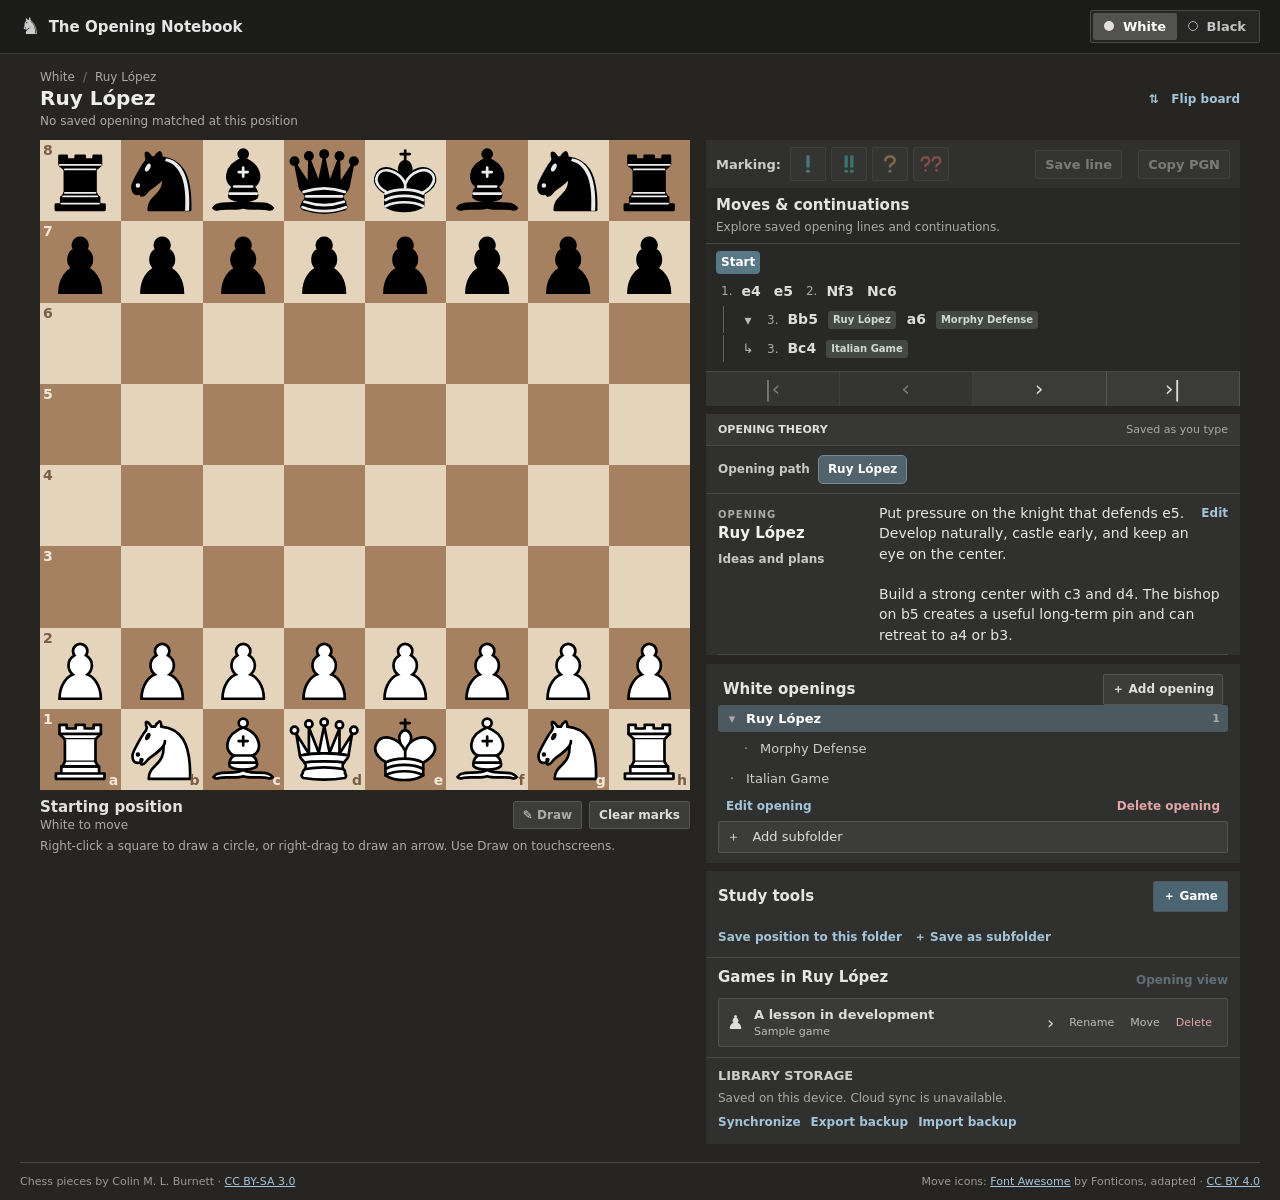
==== github-website/index.html @ 8f4fd31b "Allow game renaming and start at initial position" ====
<!doctype html><html lang="en"><head><meta charset="utf-8"><meta name="viewport" content="width=device-width, initial-scale=1"><meta name="theme-color" content="#252b29"><title>The Opening Notebook</title><link rel="stylesheet" href="style.css?v=pieces-5"><link rel="stylesheet" href="study-notes.css?v=notes-15"><link rel="stylesheet" href="move-tree-view.css?v=icons-17"><link rel="stylesheet" href="study-layout.css?v=marks-4"><link rel="stylesheet" href="interface.css?v=board-22"></head>
<body><header class="site-header"><div class="brand"><span class="brand-mark">♞</span><div><strong>The Opening Notebook</strong><small>YOUR CHESS STUDY</small></div></div><div class="header-side"><span>REPERTOIRE</span><div class="side-toggle" aria-label="Choose repertoire"><button id="sideWhite" aria-pressed="true"><span class="side-disc white"></span> White</button><button id="sideBlack" aria-pressed="false"><span class="side-disc black"></span> Black</button></div></div></header>
<main class="app-layout">
<section class="study-main"><div class="study-heading"><div><div class="eyebrow">STUDY BOARD</div><div id="breadcrumbs" class="breadcrumbs"></div><h1 id="boardTitle"></h1><p id="openingStatus" class="opening-status"></p><div id="storageWarning" class="storage-warning" role="alert" hidden><span id="storageWarningText"></span> <button id="downloadOriginal" type="button" class="text-button" hidden>Download original library</button> <button id="downloadOriginalMarks" type="button" class="text-button" hidden>Download original markings</button></div></div><button id="flip" class="text-button" title="Flip board without changing repertoire">⇅ &nbsp; Flip board</button></div><div class="study-grid"><div class="board-column"><div id="boardResultTop" class="board-result-side" hidden></div><div class="board-wrap"><div id="board" class="board" aria-label="Chess board"></div></div><div id="boardResultBottom" class="board-result-side" hidden></div><div class="board-bottom"><div><strong id="positionLabel"></strong><span id="positionSub"></span></div><div class="board-actions"><button id="drawMode" class="tool-button" aria-pressed="false">✎ <span>Draw</span></button><button id="clearMarks" class="tool-button">Clear marks</button></div></div><p class="board-hint">Right-click a square to draw a circle, or right-drag to draw an arrow. Use Draw on touchscreens.</p></div>
<section class="move-explorer" aria-label="Moves and variations"><div class="move-explorer-tools"><div id="moveSymbolControl" class="move-symbol-control" role="group" aria-label="Mark this move"><span>Marking:</span><button type="button" class="mark-symbol symbol-only" data-move-symbol="!" aria-label="Only move" title="Only move" aria-pressed="false" disabled><svg viewBox="0 0 512 512" aria-hidden="true"><!--! Font Awesome Free 6.7.2 by @fontawesome - https://fontawesome.com License - https://fontawesome.com/license/free (Icons: CC BY 4.0, Fonts: SIL OFL 1.1, Code: MIT License) Copyright 2024 Fonticons, Inc. --><path fill="currentColor" transform="translate(176 26) scale(1.25 0.9)" d="M96 64c0-17.7-14.3-32-32-32S32 46.3 32 64l0 256c0 17.7 14.3 32 32 32s32-14.3 32-32L96 64zM64 480a40 40 0 1 0 0-80 40 40 0 1 0 0 80z"/></svg></button><button type="button" class="mark-symbol symbol-brilliant" data-move-symbol="!!" aria-label="Brilliant move" title="Brilliant move" aria-pressed="false" disabled><svg viewBox="0 0 512 512" aria-hidden="true"><!--! Font Awesome Free 6.7.2 by @fontawesome - https://fontawesome.com License - https://fontawesome.com/license/free (Icons: CC BY 4.0, Fonts: SIL OFL 1.1, Code: MIT License) Copyright 2024 Fonticons, Inc. --><path fill="currentColor" transform="translate(110 26) scale(1.25 0.9)" d="M96 64c0-17.7-14.3-32-32-32S32 46.3 32 64l0 256c0 17.7 14.3 32 32 32s32-14.3 32-32L96 64zM64 480a40 40 0 1 0 0-80 40 40 0 1 0 0 80z"/><path fill="currentColor" transform="translate(242 26) scale(1.25 0.9)" d="M96 64c0-17.7-14.3-32-32-32S32 46.3 32 64l0 256c0 17.7 14.3 32 32 32s32-14.3 32-32L96 64zM64 480a40 40 0 1 0 0-80 40 40 0 1 0 0 80z"/></svg></button><button type="button" class="mark-symbol symbol-question" data-move-symbol="?" aria-label="Mistake" title="Mistake" aria-pressed="false" disabled><svg viewBox="0 0 512 512" aria-hidden="true"><!--! Font Awesome Free 6.7.2 by @fontawesome - https://fontawesome.com License - https://fontawesome.com/license/free (Icons: CC BY 4.0, Fonts: SIL OFL 1.1, Code: MIT License) Copyright 2024 Fonticons, Inc. --><path fill="currentColor" transform="translate(104 26) scale(0.95 0.9)" d="M80 160c0-35.3 28.7-64 64-64l32 0c35.3 0 64 28.7 64 64l0 3.6c0 21.8-11.1 42.1-29.4 53.8l-42.2 27.1c-25.2 16.2-40.4 44.1-40.4 74l0 1.4c0 17.7 14.3 32 32 32s32-14.3 32-32l0-1.4c0-8.2 4.2-15.8 11-20.2l42.2-27.1c36.6-23.6 58.8-64.1 58.8-107.7l0-3.6c0-70.7-57.3-128-128-128l-32 0C73.3 32 16 89.3 16 160c0 17.7 14.3 32 32 32s32-14.3 32-32zm80 320a40 40 0 1 0 0-80 40 40 0 1 0 0 80z"/></svg></button><button type="button" class="mark-symbol symbol-blunder" data-move-symbol="??" aria-label="Blunder" title="Blunder" aria-pressed="false" disabled><svg viewBox="0 0 512 512" aria-hidden="true"><!--! Font Awesome Free 6.7.2 by @fontawesome - https://fontawesome.com License - https://fontawesome.com/license/free (Icons: CC BY 4.0, Fonts: SIL OFL 1.1, Code: MIT License) Copyright 2024 Fonticons, Inc. --><path fill="currentColor" transform="translate(0 51.2) scale(0.8 0.8)" d="M80 160c0-35.3 28.7-64 64-64l32 0c35.3 0 64 28.7 64 64l0 3.6c0 21.8-11.1 42.1-29.4 53.8l-42.2 27.1c-25.2 16.2-40.4 44.1-40.4 74l0 1.4c0 17.7 14.3 32 32 32s32-14.3 32-32l0-1.4c0-8.2 4.2-15.8 11-20.2l42.2-27.1c36.6-23.6 58.8-64.1 58.8-107.7l0-3.6c0-70.7-57.3-128-128-128l-32 0C73.3 32 16 89.3 16 160c0 17.7 14.3 32 32 32s32-14.3 32-32zm80 320a40 40 0 1 0 0-80 40 40 0 1 0 0 80z"/><path fill="currentColor" transform="translate(256 51.2) scale(0.8 0.8)" d="M80 160c0-35.3 28.7-64 64-64l32 0c35.3 0 64 28.7 64 64l0 3.6c0 21.8-11.1 42.1-29.4 53.8l-42.2 27.1c-25.2 16.2-40.4 44.1-40.4 74l0 1.4c0 17.7 14.3 32 32 32s32-14.3 32-32l0-1.4c0-8.2 4.2-15.8 11-20.2l42.2-27.1c36.6-23.6 58.8-64.1 58.8-107.7l0-3.6c0-70.7-57.3-128-128-128l-32 0C73.3 32 16 89.3 16 160c0 17.7 14.3 32 32 32s32-14.3 32-32zm80 320a40 40 0 1 0 0-80 40 40 0 1 0 0 80z"/></svg></button></div><button type="button" id="saveOpeningLine" class="save-opening-line" title="Save this opening line without creating a folder">Save line</button><button type="button" id="copyPgn" class="copy-pgn" title="Copy moves through the current position" disabled>Copy PGN</button></div><div id="moveTree" class="move-tree"></div><div class="control-buttons"><button id="first" aria-label="First move">|‹</button><button id="prev" aria-label="Previous move">‹</button><button id="next" aria-label="Next move">›</button><button id="last" aria-label="Last move">›|</button></div><button id="returnGame" class="text-button return-game" hidden>Return to game</button></section><div id="studyNotes" class="study-notes"></div>
<section class="library-area" aria-label="Library and games"><aside class="sidebar"><div class="sidebar-top"><div><div class="eyebrow">YOUR REPERTOIRE</div><h2 id="libraryTitle">White openings</h2></div><button id="addRoot" class="add-opening" title="Create a separate opening">＋ Add opening</button></div><p class="sidebar-description">Choose a line to explore its position.</p><div id="tree" class="tree"></div><div class="folder-actions"><button id="editFolder" class="edit-folder">Edit opening</button><button id="deleteFolder" class="edit-folder danger-link">Delete opening</button></div><button id="addChild" class="add-folder" title="Add a line that continues the selected opening">＋ &nbsp; Add subfolder</button><div class="sidebar-help">Folders follow the moves of their parent. Your White and Black repertoires are separate.</div></aside>
<aside class="analysis-panel"><div class="panel-top"><div><div class="eyebrow">YOUR LIBRARY</div><strong>Study tools</strong></div><button id="addGame" class="small-button">＋ Game</button></div><div class="line-tools"><button id="saveLine" class="text-button">Save position to this folder</button><button id="addBranch" class="text-button">＋ Save as subfolder</button></div><div class="games-section"><div class="section-header"><div><div class="eyebrow">GAME JOURNAL</div><h3 id="gamesHeading">Games in this folder</h3></div><button id="openingView" class="text-button">Opening view</button></div><div id="games" class="game-list"></div></div><section class="sync-section"><div class="eyebrow">LIBRARY STORAGE</div><p id="syncStatus" class="sync-status">Saved on this device</p><div class="sync-actions"><button id="syncNow" class="text-button">Synchronize</button><button id="useCloud" class="text-button" hidden>Use cloud copy</button><button id="useLocal" class="text-button" hidden>Upload this device</button><button id="exportData" class="text-button">Export backup</button><button id="importData" class="text-button">Import backup</button><button id="restoreData" class="text-button" hidden>Restore previous copy</button><input id="importFile" type="file" accept="application/json,.json" hidden></div></section></aside></section></div><footer><span>Chess pieces by Colin M. L. Burnett · <a href="https://creativecommons.org/licenses/by-sa/3.0/" target="_blank" rel="noopener">CC BY-SA 3.0</a></span><span>Move icons: <a href="https://fontawesome.com/" target="_blank" rel="noopener">Font Awesome</a> by Fonticons, adapted · <a href="https://creativecommons.org/licenses/by/4.0/" target="_blank" rel="noopener">CC BY 4.0</a></span></footer></section></main>
<dialog id="modal"><div class="modal-head"><div><div class="eyebrow">YOUR LIBRARY</div><h2 id="modalTitle"></h2></div><button id="closeModal" class="icon-button" aria-label="Close">×</button></div><form id="modalForm"></form></dialog><div id="toast" role="status"></div><script type="module" src="app.js?v=game-title-26"></script></body></html>
---- github-website/style.css ----
:root{font-family:'DM Sans',system-ui,sans-serif;color:#d9ded8;background:#202623;font-size:16px;--muted:#96a198;--panel:#303834;--border:#46524a;--accent:#9ab99b}*{box-sizing:border-box}body{margin:0;min-width:320px}button,input,textarea{font:inherit}button{cursor:pointer}button:disabled{opacity:.42;cursor:not-allowed}button:focus-visible,textarea:focus-visible,input:focus-visible{outline:3px solid #c4d8a1;outline-offset:2px}h1,h2,h3,p{margin:0}button{color:inherit}.site-header{height:68px;background:#202622;border-bottom:1px solid #435047;display:flex;align-items:center;justify-content:space-between;padding:0 30px;gap:20px}.brand{display:flex;align-items:center;gap:12px}.brand-mark{font-size:29px;color:#d4dfcf;line-height:1}.brand strong{display:block;font-size:15px;letter-spacing:-.01em}.brand small{display:block;color:#8e9f91;font-size:9px;letter-spacing:.18em;margin-top:3px;font-weight:700}.header-side{display:flex;align-items:center;gap:14px}.header-side>span,.eyebrow{font-size:10px;letter-spacing:.14em;font-weight:700;color:#96aa99}.side-toggle{display:flex;background:#151c18;border:1px solid #46544a;border-radius:7px;padding:3px}.side-toggle button{border:0;border-radius:4px;background:transparent;color:#a6b1a8;padding:8px 13px;font-size:13px;font-weight:700}.side-toggle button[aria-pressed=true]{background:#546c57;color:white}.side-disc{display:inline-block;height:10px;width:10px;border-radius:50%;background:#eee9d9;margin-right:4px}.side-disc.black{background:#222;border:1px solid #aebbb0}.app-layout{display:grid;grid-template-columns:255px minmax(0,1fr);min-height:calc(100vh - 68px)}.sidebar{background:#252d28;border-right:1px solid #414e44;padding:28px 16px;display:flex;flex-direction:column}.sidebar-top{display:flex;align-items:center;justify-content:space-between;padding:0 7px}.sidebar h2{font-size:18px;font-weight:700;margin-top:7px;color:#f1f2e9}.icon-button{border:0;background:none;color:#aebeb0;font-size:24px;line-height:1}.sidebar-description{font-size:12px;color:#91a095;line-height:1.5;margin:12px 7px 22px}.tree{display:flex;flex-direction:column;gap:3px}.tree-row{padding-left:calc(var(--depth) * 14px)}.tree-item{width:100%;display:flex;align-items:center;gap:8px;border:0;border-radius:5px;background:transparent;text-align:left;color:#b4c0b6;padding:10px 8px;font-size:13px}.tree-item:hover{background:#344239}.tree-item.active{background:#526c55;color:#fff;font-weight:700}.folder-icon{width:12px;text-align:center;color:#b8cbb9}.folder-name{overflow:hidden;text-overflow:ellipsis;white-space:nowrap}.tree-count{margin-left:auto;color:#afc4b2;font-size:11px}.empty-tree,.empty-state{color:#98a69b;font-size:13px;line-height:1.55}.add-folder{background:transparent;border:1px solid #526358;border-radius:6px;color:#bdcdbf;padding:11px 12px;margin-top:20px;text-align:left;font-size:13px}.sidebar-help{border-top:1px solid #405046;color:#84968a;font-size:12px;line-height:1.6;margin:30px 7px 0;padding-top:18px}.study-main{padding:26px clamp(20px,3vw,48px) 0;min-width:0}.study-heading{display:flex;justify-content:space-between;align-items:end;gap:16px;max-width:1450px;margin:0 auto 20px}.study-heading h1{font-family:'DM Serif Display',Georgia,serif;font-size:30px;font-weight:400;line-height:1.15;color:#f1f1e8;margin-top:7px}.breadcrumbs{display:flex;gap:8px;flex-wrap:wrap;font-size:12px;color:#a9baab;margin-top:8px}.crumb-sep{color:#62776a}.text-button{padding:5px 0;background:none;border:0;color:#a6c3a4;font-size:12px;font-weight:700;text-align:left}.text-button:hover{color:#e1f1d8}.study-grid{display:grid;grid-template-columns:minmax(360px,650px) minmax(330px,440px);gap:24px;align-items:start;max-width:1450px;margin:0 auto}.board-column{min-width:0}.board-wrap{width:100%;aspect-ratio:1;position:relative;box-shadow:0 8px 30px #0004}.board{display:grid;grid-template-columns:repeat(8,minmax(0,1fr));grid-template-rows:repeat(8,minmax(0,1fr));width:100%;height:100%;aspect-ratio:1}.square{display:grid;place-items:center;position:relative;min-width:0;min-height:0;width:100%;height:100%;padding:0;border:0;border-radius:0;overflow:hidden;user-select:none}.square.light{background:#e9e8d7}.square.dark{background:#77967d}.square.light.last-move{background:#cdd697}.square.dark.last-move{background:#a6b76d}.square.selected{box-shadow:inset 0 0 0 4px #e3c86b}.square.legal:after{content:'';width:25%;height:25%;border-radius:50%;position:absolute;background:#223e2f55;z-index:2;pointer-events:none}.piece{display:block;width:94%;height:94%;z-index:1;pointer-events:none}.piece svg{display:block;width:100%;height:100%}.coord{position:absolute;font-weight:700;font-size:clamp(9px,1vw,12px);line-height:1;z-index:3;pointer-events:none}.coord.rank{top:5px;left:5px}.coord.file{bottom:4px;right:5px}.light .coord{color:#718a70}.dark .coord{color:#edf1df}.board-bottom{display:flex;align-items:center;justify-content:space-between;gap:10px;margin-top:14px}.board-bottom strong{display:block;font-size:15px;color:#eaf0e6}.board-bottom span{display:block;font-size:12px;color:#a0afa2;margin-top:4px}.board-actions{display:flex;gap:7px}.tool-button,.small-button{border:1px solid #55665a;border-radius:5px;background:#35443a;padding:8px 10px;color:#d4e0d3;font-size:12px;font-weight:700}.tool-button span{display:inline;color:inherit;font-size:inherit;margin:0}.tool-button.active{background:#7b9a72;color:#fff}.board-hint{font-size:12px;color:#9aa89c;line-height:1.5;margin-top:12px}.analysis-panel{background:#303934;border:1px solid #48574c;border-radius:7px;overflow:hidden;min-width:0}.panel-top{display:flex;align-items:center;justify-content:space-between;padding:18px 19px 12px}.panel-top strong{display:block;font-size:15px;color:#f1f3eb;margin-top:6px}.small-button{background:#4b6551;color:white}.move-list{min-height:76px;max-height:180px;overflow:auto;padding:10px 17px;display:flex;align-content:flex-start;flex-wrap:wrap;gap:3px;background:#262e29}.move-row{display:flex;align-items:center;gap:1px}.move-number{font-size:12px;color:#84998a;min-width:25px}.move{border:0;background:transparent;border-radius:4px;padding:7px;color:#d6dfd4;font-size:13px}.move:hover{background:#42554a}.move.current{background:#718b70;color:white;font-weight:700}.empty-moves{font-size:13px;color:#90a093;line-height:1.5}.control-buttons{display:grid;grid-template-columns:repeat(4,1fr);border-bottom:1px solid #48564c}.control-buttons button{background:#39483d;border:0;border-right:1px solid #536357;padding:9px;color:#e0e9dd;font-size:22px;line-height:1}.control-buttons button:hover:not(:disabled){background:#4b6150}.line-tools{display:flex;flex-wrap:wrap;gap:18px;padding:10px 19px;border-bottom:1px solid #4a584e}.games-section,.notes-section{padding:19px;border-bottom:1px solid #4a584e}.section-header{display:flex;align-items:start;justify-content:space-between;gap:10px;margin-bottom:13px}.section-header h3{font-size:15px;color:#f1f2ea;margin-top:6px}.game-list{display:flex;flex-direction:column;gap:5px}.game-item{display:flex;align-items:center;gap:10px;width:100%;border:1px solid #506056;border-radius:5px;background:#39473d;color:#e0e9de;text-align:left;padding:10px}.game-item.active{background:#4e6852;border-color:#77947b}.game-piece{font-size:22px}.game-item strong,.game-item small{display:block}.game-item strong{font-size:13px}.game-item small{color:#abbcaf;font-size:11px;margin-top:3px}.chevron{margin-left:auto;font-size:18px}.note-symbol{font-size:18px;color:#9bb79b}.notes-section label,dialog label{display:block;font-size:12px;font-weight:700;color:#bacab9;margin:13px 0 7px}.notes-section label span,dialog label span{font-weight:400;color:#8ea392;margin-left:4px}.notes-section textarea{display:block;width:100%;resize:vertical;border:1px solid #536359;border-radius:5px;background:#252e28;color:#e6ede2;padding:11px 12px;font-size:14px;line-height:1.5;min-height:95px}.notes-section textarea::placeholder{color:#829487}.notes-section.theory textarea{min-height:116px}.notes-section.game-notes textarea{min-height:76px}.notes-section.game-notes{border-bottom:0}footer{display:flex;justify-content:space-between;gap:15px;max-width:1450px;margin:28px auto 0;padding:18px 0;border-top:1px solid #405046;color:#829589;font-size:11px}footer a{color:#9db59e}dialog{width:min(92vw,500px);background:#303a33;color:#e5eee3;border:1px solid #596c5c;border-radius:8px;padding:24px;box-shadow:0 20px 70px #0009}dialog::backdrop{background:#101510b8}.modal-head{display:flex;justify-content:space-between}.modal-head h2{font-family:'DM Serif Display',Georgia,serif;font-size:27px;font-weight:400;margin-top:6px}.form-copy,.form-hint{color:#aebeb1;font-size:13px;line-height:1.55;margin-top:16px}dialog input,dialog textarea{display:block;width:100%;margin-top:7px;background:#202923;color:#eef4eb;border:1px solid #607064;border-radius:5px;padding:11px;line-height:1.5}dialog textarea{min-height:95px;resize:vertical}.form-actions{display:flex;justify-content:flex-end;gap:8px;margin-top:20px}.button{border:1px solid #607563;border-radius:5px;padding:10px 15px;font-weight:700;font-size:13px}.button.primary{background:#6d8e70;color:white}.button.secondary{background:transparent;color:#d2ded1}#toast{position:fixed;left:50%;bottom:25px;transform:translate(-50%,20px);opacity:0;pointer-events:none;background:#eef4e8;color:#263a2b;padding:12px 16px;border-radius:5px;font-size:13px;box-shadow:0 6px 25px #0005;transition:.2s;z-index:30;max-width:90vw}#toast.show{opacity:1;transform:translate(-50%,0)}
@media(max-width:1100px){.app-layout{grid-template-columns:205px minmax(0,1fr)}.study-grid{grid-template-columns:minmax(300px,1fr) minmax(300px,.8fr);gap:16px}.study-main{padding-left:20px;padding-right:20px}.site-header{padding:0 20px}}
@media(max-width:830px){.app-layout{display:block}.sidebar{border-right:0;border-bottom:1px solid #435047;padding:16px 18px}.sidebar-top{padding:0}.sidebar h2{font-size:15px;margin-top:4px}.sidebar-description,.sidebar-help{display:none}.tree{flex-direction:row;overflow-x:auto;margin:12px 0 0;padding-bottom:3px;align-items:center}.tree-row{padding-left:0}.tree-item{white-space:nowrap;width:auto}.tree-row[style*="--depth:1"] .tree-item:before,.tree-row[style*="--depth:2"] .tree-item:before{content:'↳';color:#a8bca9}.add-folder{margin-top:10px;align-self:flex-start;padding:8px 11px}.study-grid{grid-template-columns:minmax(0,1fr);max-width:650px}.study-heading{max-width:650px}.analysis-panel{width:100%}.study-main{padding:22px 16px 0}.board-hint{margin-bottom:3px}footer{max-width:650px}}
@media(max-width:500px){.site-header{height:auto;min-height:66px;padding:10px 14px}.brand strong{font-size:13px}.brand-mark{font-size:25px}.brand small{font-size:8px}.header-side>span{display:none}.side-toggle button{padding:8px;font-size:12px}.study-heading h1{font-size:25px}.study-heading .text-button{white-space:nowrap}.board-bottom{align-items:start}.board-actions{gap:4px}.tool-button{padding:8px;font-size:11px}.coord{font-size:10px}.coord.rank{top:3px;left:4px}.coord.file{bottom:3px;right:4px}footer{flex-direction:column}.section-header h3{font-size:15px}}
.moving-piece{position:absolute;width:12.5%;height:12.5%;display:grid;place-items:center;pointer-events:none;z-index:4;will-change:transform}
.board{touch-action:none}.edit-folder{background:none;border:0;color:#a6c3a4;text-align:left;padding:11px 8px 0;font-size:12px;font-weight:700}.opening-status{font-size:12px;color:#9cac9d;margin-top:6px}.notes-section textarea#note{min-height:220px}.note-context,.note-saved,.sync-status{font-size:12px;color:#a1b1a3;line-height:1.5}.note-context{margin-bottom:10px}.note-saved{margin-top:8px}.sync-section{padding:18px 19px}.sync-status{margin-top:6px}.sync-actions{display:flex;gap:14px;flex-wrap:wrap;margin-top:8px}
.sync-modal-actions{flex-wrap:wrap}
.folder-actions{display:flex;justify-content:space-between;gap:8px}.danger-link,.game-action.danger{color:#e6a098}.game-entry{display:grid;grid-template-columns:minmax(0,1fr) auto;align-items:center;border:1px solid #506056;border-radius:5px;background:#39473d}.game-entry.active{border-color:#77947b;background:#4e6852}.game-entry .game-item{border:0;background:transparent;min-width:0}.game-entry-actions{display:flex;gap:2px;padding-right:8px}.game-action{border:0;background:transparent;color:#bed0bf;font-size:11px;padding:7px}.game-action:hover{text-decoration:underline}.form-copy strong{color:#e7efe3}
dialog select{display:block;width:100%;margin-top:7px;background:#202923;color:#eef4eb;border:1px solid #607064;border-radius:5px;padding:11px;font:inherit}
.move-explorer{margin:16px 0 20px;background:#303934;border:1px solid #48574c;border-radius:7px;overflow:hidden}.move-explorer-header{padding:17px 18px 12px;display:flex;justify-content:space-between;align-items:end;gap:12px}.move-explorer-header h2{font-size:16px;color:#eef2e9;margin:6px 0 0}.move-line-title{font-size:12px;color:#afc0b1;text-align:right}.move-explorer .control-buttons{border-top:1px solid #48564c;border-bottom:0}.return-game{margin:10px 18px 13px}
.move-explorer .move-tree{margin:0;border:0;border-radius:0;box-shadow:none}
.storage-warning{margin-top:12px;max-width:700px;background:#422c28;color:#ffd7cb;border:1px solid #96635b;border-radius:6px;padding:10px 12px;font-size:13px;line-height:1.5}.storage-warning[hidden]{display:none}.storage-warning .text-button{color:#ffe2ca;margin-left:6px}

.board.is-analysis .square.light{background:#f6f7f4}
.board.is-analysis .square.dark{background:#c9ddce}
.board.is-analysis .square.light.last-move{background:#e5f1de}
.board.is-analysis .square.dark.last-move{background:#bcd9bb}
.board.is-analysis .square.dark .coord{color:#405b46}

.move-symbol-control{display:flex;align-items:center;gap:10px;margin-top:14px;color:#d1ddd2;font-size:13px;font-weight:600}.move-symbol-control select{max-width:100%;background:#303b34;color:#e8f0e8;border:1px solid #607366;border-radius:5px;padding:7px 9px;font:inherit}.move-symbol-control select:disabled{opacity:.55}.move-symbol-control select:focus-visible{outline:3px solid #b6d4a9;outline-offset:2px}

/* A quiet, compact workspace for studying. */
:root{font-family:system-ui,-apple-system,BlinkMacSystemFont,"Segoe UI",sans-serif;color:#dededb;background:#262725;--muted:#aaa;--panel:#30312f;--border:#494b47;--accent:#a5bb9b}
.site-header{height:56px;padding:0 24px;background:#222320;border-color:#3d3f3b}
.brand{gap:9px}.brand-mark{font-size:24px;color:#c5c9c1}.brand strong{font-size:15px}.brand small,.eyebrow,.header-side>span{display:none}.sync-section .eyebrow{display:block;font-size:12px;letter-spacing:0;color:#c4c9c5}
.side-toggle{background:#292a28;border-color:#484b46;border-radius:3px;padding:2px}.side-toggle button{padding:6px 11px;border-radius:2px}.side-toggle button[aria-pressed=true]{background:#566450}
.study-main{padding-top:18px}.study-heading{margin-bottom:14px;align-items:center}.study-heading h1{font-family:inherit;font-size:22px;font-weight:600;margin-top:2px;color:#eceeeb}.breadcrumbs{margin-top:0}.opening-status{margin-top:4px}
.text-button,.edit-folder{color:#b6c9ad}.text-button:hover{color:#e1eadc}
.board-wrap{box-shadow:none}.square.light{background:#e1e3d7}.square.dark{background:#80967d}
.board-bottom{margin-top:8px}.board-bottom span{margin-top:2px}.board-hint{margin-top:7px;line-height:1.4}
.tool-button,.small-button,.add-folder,.button{border-radius:3px}.tool-button,.small-button{padding:6px 9px;background:#3a4039;border-color:#555c53}.small-button{background:#566b51}
.analysis-panel,.move-explorer{background:#30312f;border-color:#474a45;border-radius:3px}.panel-top{padding:12px 14px 8px}.panel-top strong{margin-top:0}.line-tools{padding:7px 14px;gap:12px;border-color:#474a45}.games-section,.notes-section{padding:12px 14px;border-color:#474a45}.section-header{margin-bottom:8px}.section-header h3{margin-top:0}.sync-section{padding:12px 14px}.sync-actions{gap:10px;margin-top:4px}
.sidebar h2{margin-top:0;font-size:16px}.sidebar-description{margin-bottom:12px}.tree-item{padding:7px 8px;border-radius:3px}.tree-item.active{background:#53674f}.add-folder{margin-top:12px;padding:8px 10px}.sidebar-help{margin-top:16px;padding-top:12px;line-height:1.4}
.game-entry{border-color:#4b5149;border-radius:3px;background:#393d38}.game-entry.active{background:#50634c}.game-item{padding:8px}.game-item.active{background:#50634c}.game-piece{font-size:19px}
.move-explorer{margin:10px 0 12px}.move-symbol-control{margin:0;padding:8px 12px;gap:8px}.move-symbol-control select{padding:5px 7px;border-radius:3px;background:#30332f}.control-buttons button{padding:6px;background:#3b403a}.return-game{margin:7px 12px}
footer{margin-top:18px;padding:12px 0;border-color:#3f423e}
dialog{border-radius:3px;background:#30312f}.modal-head h2{font-family:inherit;font-weight:600;font-size:21px}
@media(max-width:830px){.study-main{padding-top:16px}.site-header{padding:0 16px}}
@media(max-width:500px){.site-header{min-height:56px;padding:8px 12px}.study-heading h1{font-size:20px}.board-bottom{gap:6px}.tool-button{font-size:12px}}
---- github-website/study-notes.css ----
.study-notes{min-width:0;color:#e5e7e5;background:#272b29;border:1px solid #414743;border-radius:7px;overflow:hidden}
.study-notes-bar{display:flex;justify-content:space-between;align-items:center;gap:10px;padding:9px 12px;border-bottom:1px solid #414743;color:#c4c9c5;font-size:11px;font-weight:700;letter-spacing:.05em}
.study-autosave{color:#959d98;font-size:11px;font-weight:400;letter-spacing:0}
.study-path-area{padding:9px 12px;border-bottom:1px solid #414743;display:flex;align-items:center;gap:8px;flex-wrap:wrap}
.study-field-label{color:#aeb5b0;font-size:12px;font-weight:700;line-height:1.4}
.study-path-toggles{display:flex;flex-wrap:wrap;gap:6px}
.study-path-toggle{border:1px solid #555d58;background:#2d322f;color:#aeb6b0;border-radius:5px;padding:6px 9px;font-size:12px;font-weight:600;line-height:1.25;text-align:left}
.study-path-toggle.is-on{background:#505754;border-color:#727a75;color:#f5f6f4}.study-path-toggle:hover{border-color:#aeb6b0}
.study-cards{display:grid;gap:0;padding:0 12px}.study-opening-card,.study-game-card{padding:10px 0;border-bottom:1px solid #414743}
.study-card-heading{display:flex;align-items:center;justify-content:space-between;gap:10px;margin-bottom:8px}.study-card-heading h3{font-size:15px;font-weight:700;color:#f1f2f0;margin:2px 0 0;line-height:1.3}
.study-level,.study-card-current{font-size:10px;letter-spacing:.1em;font-weight:700;color:#959d98;line-height:1.4}.study-card-current{white-space:nowrap}
.study-note-section+.study-note-section{margin-top:9px}.study-note-label-row{display:flex;align-items:center;justify-content:space-between;gap:8px;margin-bottom:3px}
.study-note-text{color:#e3e7e3;font-size:14px;line-height:1.45;white-space:pre-wrap;overflow-wrap:anywhere}.study-note-text.is-empty{color:#929a94;font-size:13px;font-style:italic}
.study-edit,.study-link{border:0;background:transparent;color:#c2cbc5;font-size:12px;font-weight:700;padding:3px 0}.study-edit:hover,.study-link:hover{text-decoration:underline;color:#fff}
.study-notes textarea.study-editor{display:block;width:100%;resize:vertical;background:#1d201f;color:#f2f4f1;border:1px solid #6a746d;border-radius:5px;padding:9px 10px;font-family:inherit;font-size:15px;line-height:1.55;min-height:72px}.study-notes textarea.study-editor::placeholder{color:#929a94}.study-notes textarea:focus-visible,.study-notes button:focus-visible{outline:3px solid #b2bfb5;outline-offset:2px}
.study-blunders-header{display:flex;justify-content:space-between;align-items:center;gap:10px;margin-top:14px;padding-top:12px;border-top:1px solid #3a403c}.study-blunders-header h4{color:#e0b1ac;font-size:13px;margin:0}.study-add-warning{border:1px solid #815f5b;background:#352b2a;color:#f1b4ae;border-radius:5px;padding:6px 8px;font-size:12px;font-weight:700;white-space:nowrap}.study-add-warning:hover{background:#493432}
.study-blunder{margin-top:9px;padding:11px 12px;background:#342b2a;border:1px solid #704d49;border-left:3px solid #e07870;border-radius:5px}.study-blunder-heading{display:flex;justify-content:space-between;gap:8px;margin-bottom:9px}.study-blunder-badge{color:#ffaaa1;font-size:10px;letter-spacing:.09em;font-weight:800}.study-blunder-move{font-size:12px;color:#edc0ba;font-weight:700}.study-blunder .study-field-label{color:#d7bbb7}.study-blunder .study-note-text{color:#f4e2df}.study-blunder textarea.study-editor{background:#251f1e;border-color:#946963}.study-warning-actions{display:flex;justify-content:space-between;gap:10px;margin-top:8px}.study-warning-actions .study-link{color:#e1aca5}.study-link:disabled{color:#8e7c79;cursor:not-allowed;text-decoration:none}.study-remove{color:#bd9792}.confirming .study-remove{color:#ffc2b7}
.study-empty{font-size:12px;color:#949d96;line-height:1.45;margin:6px 0 0}.study-no-opening{padding:10px 12px}.study-game-section{padding:0 12px}.study-game-card{border-bottom:0}.study-game-card .study-note-section+.study-note-section{padding-top:9px;border-top:1px solid #3a403c}
@media(max-width:500px){.study-notes-bar{padding:11px 12px}.study-path-area{padding:10px 12px}.study-cards,.study-game-section{padding-left:12px;padding-right:12px}.study-card-heading h3{font-size:14px}.study-note-text{font-size:14px}.study-blunders-header{align-items:start;flex-wrap:wrap}}
.study-notes{background:#2c2e2b;border-color:#474a45;border-radius:3px}
/* Empty game notes need only their label and Add note action. */
.study-game-card .study-note-text.is-empty{display:none}
.study-game-card .study-level{display:none}
.study-game-card .study-card-heading h3{margin:0;overflow-wrap:anywhere}
.study-game-card .study-card-current{white-space:normal;text-align:right}
.study-game-card .study-note-label-row{margin:0}
.study-game-card .study-note-text:not(.is-empty),.study-game-card .study-editor{margin-top:4px}
@container (min-width: 390px){
  .study-game-card{display:grid;grid-template-columns:repeat(2,minmax(0,1fr));gap:8px 16px}
  .study-game-card .study-card-heading{grid-column:1/-1;margin-bottom:0}
  .study-game-card .study-note-section{min-width:0}
  .study-game-card .study-note-section+.study-note-section{margin:0;padding:0 0 0 12px;border-top:0;border-left:1px solid #454745}
}
/* Compact opening rows: identity on the left, editable note on the right. */
.study-opening-card{display:grid;grid-template-columns:minmax(100px,30%) minmax(0,1fr);gap:8px 8px;align-items:start;padding:9px 0}
.study-opening-info,.study-opening-note{min-width:0}
.study-opening-info h3{font-size:15px;line-height:1.3;overflow-wrap:anywhere;margin:2px 0 4px;color:#f1f2f0}
.study-opening-note .study-edit{float:right;margin:0 0 3px 8px}
.study-opening-note .study-note-text{min-width:0;overflow-wrap:anywhere}
.study-opening-note textarea.study-editor{clear:both;min-height:64px}
@container (max-width: 280px){.study-opening-card{grid-template-columns:minmax(0,1fr);gap:5px}.study-opening-note .study-edit{float:right}}
---- github-website/move-tree-view.css ----
.move-tree{margin-top:18px;border:1px solid #4b5b50;border-radius:8px;background:#2c3530;color:#e6ede5;overflow:hidden;box-shadow:0 5px 20px #101b132c}
.move-tree-heading{display:flex;align-items:start;justify-content:space-between;gap:12px;padding:10px 12px;border-bottom:1px solid #45554a}
.move-tree-overline{display:block;font-size:10px;line-height:1.3;letter-spacing:.13em;font-weight:700;color:#9bb69f}
.move-tree-heading h2{font-family:inherit;font-size:15px;font-weight:700;line-height:1.3;color:#f2f4ec;margin:3px 0}
.move-tree-heading p{font-size:12px;line-height:1.4;color:#9fafa1;margin:0}
.move-tree-legend{flex:none;font-size:11px;line-height:1.4;color:#aab9ac;white-space:nowrap;margin-top:3px}
.move-tree-legend span,.move-tree-blunder{color:#ef8680;font-weight:800;letter-spacing:-.04em}
.move-tree-content{padding:9px 12px;max-height:310px;overflow:auto}
.move-tree-line{display:flex;align-items:flex-start;gap:4px;margin:2px 0;padding-left:calc(var(--branch-depth, 0) * 14px)}
.move-tree-line.is-variation{border-left:1px solid #52675a;margin-left:7px}
.move-tree-sequence{display:flex;flex-wrap:wrap;align-items:center;gap:2px 3px;min-width:0;line-height:1.7}
.move-tree-token{display:inline-flex;align-items:center;gap:2px;max-width:100%}
.move-tree-number{font-size:12px;line-height:1;color:#91a395;margin:0 2px 0 5px;white-space:nowrap}
.move-tree-move{border:0;border-radius:4px;background:transparent;color:#e2e9de;font-size:14px;font-weight:600;line-height:1.3;padding:4px 5px;white-space:nowrap}
.move-tree-move:hover{background:#44594a}.move-tree-move.is-current{background:#769371;color:#fff}.move-tree-move:focus-visible,.move-tree-disclosure:focus-visible{outline:3px solid #b6d4a9;outline-offset:2px}
.move-tree-blunder{font-size:12px;margin-left:3px;color:#ff7770}.move-tree-folder{display:inline-block;max-width:160px;overflow:hidden;text-overflow:ellipsis;white-space:nowrap;background:#415649;color:#c6dbc7;border-radius:3px;padding:2px 5px;font-size:10px;font-weight:700;line-height:1.4;margin:0 3px}
.move-tree-disclosure{flex:none;border:0;background:transparent;color:#b7c7b9;width:20px;height:27px;line-height:1;padding:0;font-size:14px}.move-tree-branch-mark{flex:none;width:20px;text-align:center;color:#83998a;font-size:13px;line-height:27px}
.move-tree-empty{color:#a5b3a7;font-size:13px;line-height:1.4;margin:0;padding:8px 12px}.move-tree-content .move-tree-empty{padding:4px 0}
@media(max-width:500px){.move-tree-heading{padding:10px 12px;gap:8px}.move-tree-heading h2{font-size:15px}.move-tree-legend{font-size:10px;white-space:normal;text-align:right;max-width:85px}.move-tree-content{padding:8px 10px}.move-tree-line{padding-left:calc(var(--branch-depth,0) * 8px)}.move-tree-folder{max-width:105px}}
.move-tree-start-row{margin:0 0 4px}.move-tree-start{font-size:12px;color:#a9b9ac}
.move-tree-move.is-analysis{opacity:.48}

.move-tree-symbol{font-weight:800;margin-left:3px}.move-tree-symbol.symbol-question{color:#f4b56b}.move-tree-symbol.symbol-only{color:#76cfee}.move-tree-symbol.symbol-brilliant{color:#45d0c6}.move-tree-symbol.symbol-blunder{color:#ff7770}
/* The badge sits above the drawing overlay and never intercepts board input. */
.board-move-symbol{position:absolute;z-index:6;transform:translate(-70%,-25%);display:grid;place-items:center;width:clamp(24px,3.4vw,34px);height:clamp(24px,3.4vw,34px);padding:0;border-radius:50%;font:700 clamp(14px,1.8vw,18px)/1 system-ui,sans-serif;color:#182022;border:0;box-shadow:0 1px 3px #0008;pointer-events:none}
.board-move-symbol[data-edge-right="true"]{transform:translate(-100%,-25%)}
.board-move-symbol[data-edge-top="true"]{transform:translate(-70%,0)}
.board-move-symbol[data-edge-right="true"][data-edge-top="true"]{transform:translate(-100%,0)}
.board-move-symbol.symbol-only{background:#7ac2e7;color:#fff}.board-move-symbol.symbol-brilliant{background:#1baca6;color:#fff}.board-move-symbol.symbol-question{background:#f5b45b}.board-move-symbol.symbol-blunder{background:#c83d37;color:#fff}

/* A display-only tint sits below pieces and coordinates, independent of drawn marks. */
.square[data-move-symbol-tone]::before{content:"";position:absolute;inset:0;z-index:0;pointer-events:none}
.square[data-move-symbol-tone="only"]::before{background:rgba(110,196,239,.48)}
.square[data-move-symbol-tone="brilliant"]::before{background:rgba(110,235,213,.60)}
.square[data-move-symbol-tone="question"]::before{background:rgba(255,190,96,.48)}
.square[data-move-symbol-tone="blunder"]::before{background:rgba(200,61,55,.42)}

.board-move-symbol svg{display:block;width:90%;height:90%;overflow:visible}.board-move-symbol.symbol-brilliant svg,.board-move-symbol.symbol-blunder svg{filter:drop-shadow(0 1px 1px #0008)}

.move-tree-symbol{font-family:Georgia,serif}

.move-tree-symbol svg,.move-tree-blunder svg{display:inline-block;width:1em;height:1em;vertical-align:-.1em;overflow:visible}
---- github-website/study-layout.css ----
/* Board and notes are the main study workspace; the library sits underneath. */
.app-layout{display:block;min-height:calc(100vh - 68px)}
.study-main{max-width:1270px;margin:0 auto}
.study-heading{max-width:1174px}
.study-grid{max-width:1174px;grid-template-columns:minmax(0,650px) minmax(300px,500px);grid-template-areas:"board notes" "board library";grid-template-rows:min-content 1fr;gap:12px 20px;align-items:start}
.board-column{grid-area:board;min-width:0}
#studyNotes.study-notes{grid-area:notes;width:100%;min-width:0;max-height:calc(100vh - 36px);overflow-y:auto;overscroll-behavior:contain;scrollbar-color:#707a73 #272b29;scrollbar-width:thin}
.library-area{grid-area:library;min-width:0;display:grid;grid-template-columns:minmax(190px,.82fr) minmax(0,1.18fr);align-items:start;gap:14px}
.library-area .sidebar{min-width:0;background:#252d28;border:1px solid #414e44;border-radius:7px;padding:20px 13px}
.library-area .sidebar-top{padding:0 5px}
.library-area .sidebar-description{margin:9px 5px 14px}
.library-area .sidebar-help{margin:20px 5px 0;padding-top:14px}
.library-area .analysis-panel{width:100%;min-width:0}
.library-area .game-item strong{overflow-wrap:anywhere}
.library-area .game-entry-actions{flex-wrap:wrap;justify-content:flex-end}
@media(max-width:1100px){.study-grid{grid-template-columns:minmax(0,1.15fr) minmax(290px,.85fr);gap:12px 16px}.library-area{grid-template-columns:minmax(0,1fr);gap:10px}}
@media(max-width:830px){.study-grid{max-width:650px;grid-template-columns:minmax(0,1fr);grid-template-areas:"board" "notes" "library";grid-template-rows:auto;gap:14px}.study-heading{max-width:650px}#studyNotes.study-notes{position:static;max-height:none;overflow:visible;overscroll-behavior:auto}.library-area{grid-template-columns:minmax(0,1fr);gap:10px}.library-area .sidebar{padding:16px 18px}.library-area .sidebar-description,.library-area .sidebar-help{display:none}.library-area .tree{display:flex;flex-direction:column;align-items:stretch;overflow:visible;margin:12px 0 0}.library-area .tree-row{padding-left:calc(var(--depth) * 14px)}.library-area .tree-item{width:100%;white-space:normal}.library-area .tree-row[style*="--depth:1"] .tree-item:before,.library-area .tree-row[style*="--depth:2"] .tree-item:before{content:none}.library-area .add-folder{align-self:stretch}}
/* Match the compact, flat workspace panels. */
.app-layout{min-height:calc(100vh - 56px)}
.library-area .sidebar{background:#292b28;border-color:#474a45;border-radius:3px;padding:12px}
.library-area .sidebar-description{margin:7px 5px 10px}
.library-area .sidebar-help{margin:14px 5px 0;padding-top:10px}
@media(max-width:830px){.library-area .sidebar{padding:12px}}
/* Keep notes and library in the page flow, without an inner scrolling panel. */
#studyNotes.study-notes{max-height:none;overflow:visible;overscroll-behavior:auto;container-type:inline-size}
---- github-website/interface.css ----
/* A plain study workspace with a classic board and neutral controls. */
:root{font-family:system-ui,-apple-system,BlinkMacSystemFont,"Segoe UI",sans-serif;color:#dedede;background:#262522;--muted:#aaa;--panel:#30302e;--border:#484845;--accent:#9abbd1}
.site-header{height:54px;background:#1c1c1b;border-color:#3b3b39;padding:0 20px}
.brand{gap:8px}.brand-mark{font-size:23px;color:#ccc}.brand strong{font:600 15px system-ui,sans-serif;color:#e5e5e5;letter-spacing:0}.brand small,.eyebrow,.header-side>span{display:none}
.side-toggle{background:#262625;border:1px solid #494947;border-radius:2px}.side-toggle button{color:#c4c4c4;padding:6px 11px;border-radius:2px}.side-toggle button[aria-pressed=true]{background:#525250;color:#fff}.side-disc.white{background:#e4e1dc}.side-disc.black{background:#222;border-color:#aaa}
.study-main{max-width:1280px;padding:16px 20px 0}.study-heading{max-width:1200px;margin:0 auto 12px;align-items:center}.study-heading h1{font:600 20px/1.2 system-ui,sans-serif;color:#eee;margin:2px 0 0}.breadcrumbs,.opening-status{color:#aaa}.crumb-sep{color:#777}
.study-grid{max-width:1200px;grid-template-columns:minmax(0,650px) minmax(300px,1fr);grid-template-areas:"board moves" "board notes" "board library";grid-template-rows:auto auto 1fr;gap:8px 16px;align-items:start}
.board-column{grid-area:board}.move-explorer{grid-area:moves;margin:0;min-width:0}
.board-wrap{border:0;outline:0;box-shadow:none}.square.light,.board.is-analysis .square.light{background:#e4d4bb}.square.dark,.board.is-analysis .square.dark{background:#a58162}
.square.light.last-move,.board.is-analysis .square.light.last-move{background:#e5d185}.square.dark.last-move,.board.is-analysis .square.dark.last-move{background:#b8a66a}.square.selected{box-shadow:inset 0 0 0 4px #73a2bf}.square.legal:after{background:#24242455}
.light .coord,.board.is-analysis .square.light .coord{color:#795d47}.dark .coord,.board.is-analysis .square.dark .coord{color:#f3e8d7}
.board-bottom{margin-top:8px}.board-bottom strong{color:#e1e1e1}.board-bottom span,.board-hint{color:#aaa}.board-hint{margin-top:6px}
.text-button,.edit-folder,.study-edit,.study-link{color:#a3c4d8}.text-button:hover,.study-edit:hover,.study-link:hover{color:#d3e7f2}
button:focus-visible,textarea:focus-visible,input:focus-visible,select:focus-visible{outline-color:#9dc8e2}
.tool-button,.small-button,.add-folder,.button,.move-symbol-control select{background:#3c3c3a;border:1px solid #555552;border-radius:2px;color:#ddd}.small-button,.button.primary,.tool-button.active{background:#4b6472;color:#fff}.tool-button:hover,.small-button:hover,.add-folder:hover{background:#51514e}
.analysis-panel,.move-explorer,.study-notes,.library-area .sidebar{background:#30302e;border:0;border-radius:0;box-shadow:none}
.library-area{grid-area:library;grid-template-columns:minmax(0,1fr);gap:8px}.library-area .sidebar{padding:10px 12px}.library-area .sidebar-description,.library-area .sidebar-help{display:none}.sidebar h2,.panel-top strong,.section-header h3{font:600 15px system-ui,sans-serif;color:#e5e5e5;margin:0}.sidebar-top{padding:0}.tree-item{color:#ccc;padding:6px 8px}.tree-item:hover{background:#41413f}.tree-item.active{background:#4c5960;color:#fff}.folder-icon,.tree-count{color:#aaa}.add-folder{margin-top:8px;padding:6px 8px}.edit-folder{padding-top:7px}
.panel-top{padding:10px 12px 6px}.line-tools{padding:6px 12px;gap:12px;border-color:#484846}.games-section,.sync-section{padding:10px 12px;border-color:#484846}.section-header{margin-bottom:6px}.sync-section .eyebrow{display:block;color:#ccc;font-size:13px;letter-spacing:0}.sync-status,.empty-tree,.empty-state{color:#aaa}.sync-actions{margin-top:3px;gap:10px}
.game-entry,.game-item{background:#3a3a38;border-color:#50504e;color:#ddd;border-radius:2px}.game-entry.active,.game-item.active{background:#4b555a;border-color:#71828a}.game-entry .game-item{background:transparent}.game-item small,.game-action{color:#bbb}
.move-symbol-control{padding:7px 10px;color:#ccc;font-size:13px}.move-symbol-control select{padding:4px 6px}.move-tree{background:#282826;color:#ddd}.move-tree-heading{padding:8px 10px;border-color:#474745}.move-tree-heading h2{font:600 15px/1.3 system-ui,sans-serif;color:#e3e3e3;margin:0}.move-tree-heading p{color:#aaa;margin-top:3px;line-height:1.35}.move-tree-heading .move-tree-overline{display:none}.move-tree-legend,.move-tree-overline,.move-tree-number,.move-tree-start,.move-tree-empty{color:#aaa}.move-tree-content{padding:7px 10px}.move-tree-move{color:#ddd}.move-tree-move:hover{background:#454543}.move-tree-move.is-current{background:#597887;color:#fff}.move-tree-line.is-variation{border-color:#626260}.move-tree-folder{background:#444946;color:#d0d8d2}.move-tree-disclosure,.move-tree-branch-mark{color:#bbb}
.move-explorer .control-buttons{border-color:#474745}.control-buttons button{background:#3b3b39;border-color:#555553;color:#ddd}.control-buttons button:hover:not(:disabled){background:#50504e}
.study-notes-bar{background:#373735;border-color:#484846;color:#ddd;letter-spacing:0}.study-autosave,.study-empty,.study-level,.study-card-current{color:#aaa}.study-path-area,.study-opening-card,.study-blunders-header,.study-game-card .study-note-section+.study-note-section{border-color:#484846}.study-field-label{color:#c7c7c7}.study-path-toggle{background:#3b3b39;border-color:#555553;color:#ccc}.study-path-toggle.is-on{background:#52636b;border-color:#778a93;color:#fff}.study-card-heading h3,.study-note-text{color:#e5e5e5}.study-note-text.is-empty{color:#aaa}.study-notes textarea.study-editor,dialog input,dialog textarea,dialog select{background:#242423;border-color:#666;color:#eee}.study-game-card .study-card-current{display:none}
.study-blunder{background:#3b3030;border-color:#765858;border-left-color:#c57c7c}.study-add-warning{background:#443636;border-color:#805d5d;color:#ecc3c3}.study-blunders-header h4,.study-blunder-badge,.study-blunder-move,.danger-link,.game-action.danger{color:#e0a6a6}
dialog{background:#30302e;border-color:#666;color:#eee}.modal-head h2{font:600 20px system-ui,sans-serif}.button.secondary{background:transparent}.storage-warning{background:#47332e;border-color:#936e5e;color:#ffe1d3}
footer{border-color:#454543;color:#999}footer a{color:#a3c4d8}
@media(max-width:830px){.study-main{padding:14px 14px 0}.study-grid{max-width:650px;grid-template-columns:minmax(0,1fr);grid-template-areas:"board" "moves" "notes" "library";grid-template-rows:auto;gap:8px}.study-heading{max-width:650px}.library-area{grid-template-columns:minmax(0,1fr)}.library-area .sidebar{padding:10px 12px}}
@media(max-width:500px){.site-header{padding:8px 12px;min-height:54px}.study-heading h1{font-size:19px}.brand strong{font-size:14px}}
/* Direct controls for marking the current move. Press the active mark to remove it. */
.move-symbol-control{flex-wrap:wrap;gap:5px}
.move-symbol-control>span{margin-right:4px}
.move-symbol-control .mark-symbol{min-width:36px;height:34px;padding:2px 6px;border:1px solid #555552;border-radius:2px;background:#3b3b39;font-size:17px;font-weight:700;line-height:1}
.move-symbol-control .mark-symbol:hover:not(:disabled){background:#50504e}
.move-symbol-control .mark-symbol[aria-pressed=true]{background:#525f65;border-color:#a9bec9;box-shadow:inset 0 0 0 1px #a9bec9}
.move-symbol-control .symbol-only{color:#76cfee}.move-symbol-control .symbol-brilliant{color:#45d0c6}.move-symbol-control .symbol-question{color:#f4b56b}.move-symbol-control .symbol-blunder{color:#ff7770}
/* Enlarge the artwork within each square and make coordinates easier to read. */
.piece svg{transform:scale(1.06)}
.coord{font-size:clamp(12px,1.1vw,15px)}
.coord.rank{top:3px;left:3px}.coord.file{bottom:3px;right:3px}
@media(max-width:500px){.coord{font-size:12px}.coord.rank{top:2px;left:2px}.coord.file{bottom:2px;right:2px}}

.move-explorer-tools{display:flex;align-items:center;gap:6px;flex-wrap:wrap}.move-explorer-tools .move-symbol-control{flex:1;min-width:0}.save-opening-line{margin:4px 10px 4px auto;border:1px solid #555552;border-radius:2px;background:#3b3b39;color:#e1e1e1;padding:6px 9px;font-size:13px;font-weight:600}.save-opening-line:hover:not(:disabled){background:#50504e}.save-opening-line[hidden]{display:none}

.move-symbol-control .mark-symbol svg{display:block;width:22px;height:22px;margin:auto}

.copy-pgn{margin:4px 10px 4px 0;border:1px solid #555552;border-radius:2px;background:#3b3b39;color:#e1e1e1;padding:6px 9px;font-size:13px;font-weight:600}.copy-pgn:hover:not(:disabled){background:#50504e}

/* Game outcome labels sit outside the board so pieces and annotations stay clear. */
.board-result-side{padding:4px 6px;color:#dedede;background:#30302e;font-size:13px;font-weight:600;line-height:1.3}
.board-result-side[hidden]{display:none}
.game-item .game-result-label{color:#d9d9d9;font-size:12px}
.move-tree-result{display:inline-block;padding:4px 6px;color:#ddd;font-size:13px;font-weight:600}

.sidebar-top{gap:8px}.add-opening{flex:none;border:1px solid #555552;border-radius:2px;background:#3b3b39;color:#ddd;padding:6px 8px;font-size:12px;font-weight:600}.add-opening:hover:not(:disabled){background:#50504e}

/* Empty destinations use dots; captures use a ring around the target. */
.square.legal:not(.legal-capture)::after{width:25%;height:25%;border:0;border-radius:50%;background:#25252555}
.square.legal.legal-capture::after{width:100%;height:100%;border:clamp(4px,.7vw,8px) solid #25252555;border-radius:50%;background:transparent}
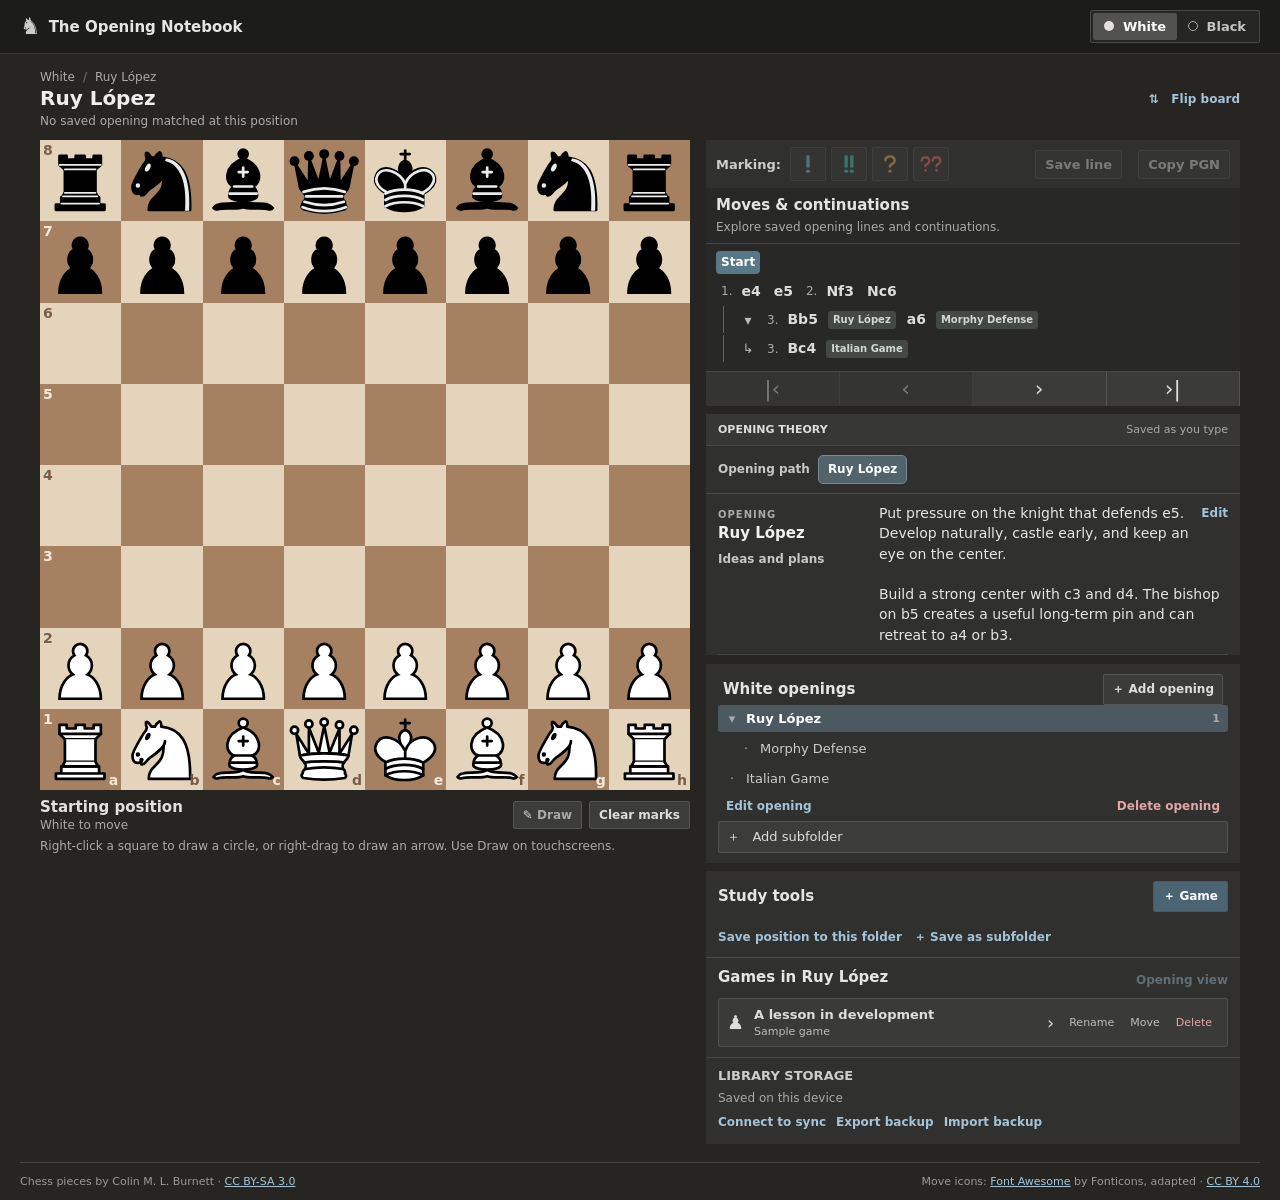
==== commit 79845e72: "Add private phone and PC synchronization" ====
--- a/github-website/index.html
+++ b/github-website/index.html
@@ -4,5 +4,5 @@
 <section class="study-main"><div class="study-heading"><div><div class="eyebrow">STUDY BOARD</div><div id="breadcrumbs" class="breadcrumbs"></div><h1 id="boardTitle"></h1><p id="openingStatus" class="opening-status"></p><div id="storageWarning" class="storage-warning" role="alert" hidden><span id="storageWarningText"></span> <button id="downloadOriginal" type="button" class="text-button" hidden>Download original library</button> <button id="downloadOriginalMarks" type="button" class="text-button" hidden>Download original markings</button></div></div><button id="flip" class="text-button" title="Flip board without changing repertoire">⇅ &nbsp; Flip board</button></div><div class="study-grid"><div class="board-column"><div id="boardResultTop" class="board-result-side" hidden></div><div class="board-wrap"><div id="board" class="board" aria-label="Chess board"></div></div><div id="boardResultBottom" class="board-result-side" hidden></div><div class="board-bottom"><div><strong id="positionLabel"></strong><span id="positionSub"></span></div><div class="board-actions"><button id="drawMode" class="tool-button" aria-pressed="false">✎ <span>Draw</span></button><button id="clearMarks" class="tool-button">Clear marks</button></div></div><p class="board-hint">Right-click a square to draw a circle, or right-drag to draw an arrow. Use Draw on touchscreens.</p></div>
 <section class="move-explorer" aria-label="Moves and variations"><div class="move-explorer-tools"><div id="moveSymbolControl" class="move-symbol-control" role="group" aria-label="Mark this move"><span>Marking:</span><button type="button" class="mark-symbol symbol-only" data-move-symbol="!" aria-label="Only move" title="Only move" aria-pressed="false" disabled><svg viewBox="0 0 512 512" aria-hidden="true"><!--! Font Awesome Free 6.7.2 by @fontawesome - https://fontawesome.com License - https://fontawesome.com/license/free (Icons: CC BY 4.0, Fonts: SIL OFL 1.1, Code: MIT License) Copyright 2024 Fonticons, Inc. --><path fill="currentColor" transform="translate(176 26) scale(1.25 0.9)" d="M96 64c0-17.7-14.3-32-32-32S32 46.3 32 64l0 256c0 17.7 14.3 32 32 32s32-14.3 32-32L96 64zM64 480a40 40 0 1 0 0-80 40 40 0 1 0 0 80z"/></svg></button><button type="button" class="mark-symbol symbol-brilliant" data-move-symbol="!!" aria-label="Brilliant move" title="Brilliant move" aria-pressed="false" disabled><svg viewBox="0 0 512 512" aria-hidden="true"><!--! Font Awesome Free 6.7.2 by @fontawesome - https://fontawesome.com License - https://fontawesome.com/license/free (Icons: CC BY 4.0, Fonts: SIL OFL 1.1, Code: MIT License) Copyright 2024 Fonticons, Inc. --><path fill="currentColor" transform="translate(110 26) scale(1.25 0.9)" d="M96 64c0-17.7-14.3-32-32-32S32 46.3 32 64l0 256c0 17.7 14.3 32 32 32s32-14.3 32-32L96 64zM64 480a40 40 0 1 0 0-80 40 40 0 1 0 0 80z"/><path fill="currentColor" transform="translate(242 26) scale(1.25 0.9)" d="M96 64c0-17.7-14.3-32-32-32S32 46.3 32 64l0 256c0 17.7 14.3 32 32 32s32-14.3 32-32L96 64zM64 480a40 40 0 1 0 0-80 40 40 0 1 0 0 80z"/></svg></button><button type="button" class="mark-symbol symbol-question" data-move-symbol="?" aria-label="Mistake" title="Mistake" aria-pressed="false" disabled><svg viewBox="0 0 512 512" aria-hidden="true"><!--! Font Awesome Free 6.7.2 by @fontawesome - https://fontawesome.com License - https://fontawesome.com/license/free (Icons: CC BY 4.0, Fonts: SIL OFL 1.1, Code: MIT License) Copyright 2024 Fonticons, Inc. --><path fill="currentColor" transform="translate(104 26) scale(0.95 0.9)" d="M80 160c0-35.3 28.7-64 64-64l32 0c35.3 0 64 28.7 64 64l0 3.6c0 21.8-11.1 42.1-29.4 53.8l-42.2 27.1c-25.2 16.2-40.4 44.1-40.4 74l0 1.4c0 17.7 14.3 32 32 32s32-14.3 32-32l0-1.4c0-8.2 4.2-15.8 11-20.2l42.2-27.1c36.6-23.6 58.8-64.1 58.8-107.7l0-3.6c0-70.7-57.3-128-128-128l-32 0C73.3 32 16 89.3 16 160c0 17.7 14.3 32 32 32s32-14.3 32-32zm80 320a40 40 0 1 0 0-80 40 40 0 1 0 0 80z"/></svg></button><button type="button" class="mark-symbol symbol-blunder" data-move-symbol="??" aria-label="Blunder" title="Blunder" aria-pressed="false" disabled><svg viewBox="0 0 512 512" aria-hidden="true"><!--! Font Awesome Free 6.7.2 by @fontawesome - https://fontawesome.com License - https://fontawesome.com/license/free (Icons: CC BY 4.0, Fonts: SIL OFL 1.1, Code: MIT License) Copyright 2024 Fonticons, Inc. --><path fill="currentColor" transform="translate(0 51.2) scale(0.8 0.8)" d="M80 160c0-35.3 28.7-64 64-64l32 0c35.3 0 64 28.7 64 64l0 3.6c0 21.8-11.1 42.1-29.4 53.8l-42.2 27.1c-25.2 16.2-40.4 44.1-40.4 74l0 1.4c0 17.7 14.3 32 32 32s32-14.3 32-32l0-1.4c0-8.2 4.2-15.8 11-20.2l42.2-27.1c36.6-23.6 58.8-64.1 58.8-107.7l0-3.6c0-70.7-57.3-128-128-128l-32 0C73.3 32 16 89.3 16 160c0 17.7 14.3 32 32 32s32-14.3 32-32zm80 320a40 40 0 1 0 0-80 40 40 0 1 0 0 80z"/><path fill="currentColor" transform="translate(256 51.2) scale(0.8 0.8)" d="M80 160c0-35.3 28.7-64 64-64l32 0c35.3 0 64 28.7 64 64l0 3.6c0 21.8-11.1 42.1-29.4 53.8l-42.2 27.1c-25.2 16.2-40.4 44.1-40.4 74l0 1.4c0 17.7 14.3 32 32 32s32-14.3 32-32l0-1.4c0-8.2 4.2-15.8 11-20.2l42.2-27.1c36.6-23.6 58.8-64.1 58.8-107.7l0-3.6c0-70.7-57.3-128-128-128l-32 0C73.3 32 16 89.3 16 160c0 17.7 14.3 32 32 32s32-14.3 32-32zm80 320a40 40 0 1 0 0-80 40 40 0 1 0 0 80z"/></svg></button></div><button type="button" id="saveOpeningLine" class="save-opening-line" title="Save this opening line without creating a folder">Save line</button><button type="button" id="copyPgn" class="copy-pgn" title="Copy moves through the current position" disabled>Copy PGN</button></div><div id="moveTree" class="move-tree"></div><div class="control-buttons"><button id="first" aria-label="First move">|‹</button><button id="prev" aria-label="Previous move">‹</button><button id="next" aria-label="Next move">›</button><button id="last" aria-label="Last move">›|</button></div><button id="returnGame" class="text-button return-game" hidden>Return to game</button></section><div id="studyNotes" class="study-notes"></div>
 <section class="library-area" aria-label="Library and games"><aside class="sidebar"><div class="sidebar-top"><div><div class="eyebrow">YOUR REPERTOIRE</div><h2 id="libraryTitle">White openings</h2></div><button id="addRoot" class="add-opening" title="Create a separate opening">＋ Add opening</button></div><p class="sidebar-description">Choose a line to explore its position.</p><div id="tree" class="tree"></div><div class="folder-actions"><button id="editFolder" class="edit-folder">Edit opening</button><button id="deleteFolder" class="edit-folder danger-link">Delete opening</button></div><button id="addChild" class="add-folder" title="Add a line that continues the selected opening">＋ &nbsp; Add subfolder</button><div class="sidebar-help">Folders follow the moves of their parent. Your White and Black repertoires are separate.</div></aside>
-<aside class="analysis-panel"><div class="panel-top"><div><div class="eyebrow">YOUR LIBRARY</div><strong>Study tools</strong></div><button id="addGame" class="small-button">＋ Game</button></div><div class="line-tools"><button id="saveLine" class="text-button">Save position to this folder</button><button id="addBranch" class="text-button">＋ Save as subfolder</button></div><div class="games-section"><div class="section-header"><div><div class="eyebrow">GAME JOURNAL</div><h3 id="gamesHeading">Games in this folder</h3></div><button id="openingView" class="text-button">Opening view</button></div><div id="games" class="game-list"></div></div><section class="sync-section"><div class="eyebrow">LIBRARY STORAGE</div><p id="syncStatus" class="sync-status">Saved on this device</p><div class="sync-actions"><button id="syncNow" class="text-button">Synchronize</button><button id="useCloud" class="text-button" hidden>Use cloud copy</button><button id="useLocal" class="text-button" hidden>Upload this device</button><button id="exportData" class="text-button">Export backup</button><button id="importData" class="text-button">Import backup</button><button id="restoreData" class="text-button" hidden>Restore previous copy</button><input id="importFile" type="file" accept="application/json,.json" hidden></div></section></aside></section></div><footer><span>Chess pieces by Colin M. L. Burnett · <a href="https://creativecommons.org/licenses/by-sa/3.0/" target="_blank" rel="noopener">CC BY-SA 3.0</a></span><span>Move icons: <a href="https://fontawesome.com/" target="_blank" rel="noopener">Font Awesome</a> by Fonticons, adapted · <a href="https://creativecommons.org/licenses/by/4.0/" target="_blank" rel="noopener">CC BY 4.0</a></span></footer></section></main>
-<dialog id="modal"><div class="modal-head"><div><div class="eyebrow">YOUR LIBRARY</div><h2 id="modalTitle"></h2></div><button id="closeModal" class="icon-button" aria-label="Close">×</button></div><form id="modalForm"></form></dialog><div id="toast" role="status"></div><script type="module" src="app.js?v=game-title-26"></script></body></html>
+<aside class="analysis-panel"><div class="panel-top"><div><div class="eyebrow">YOUR LIBRARY</div><strong>Study tools</strong></div><button id="addGame" class="small-button">＋ Game</button></div><div class="line-tools"><button id="saveLine" class="text-button">Save position to this folder</button><button id="addBranch" class="text-button">＋ Save as subfolder</button></div><div class="games-section"><div class="section-header"><div><div class="eyebrow">GAME JOURNAL</div><h3 id="gamesHeading">Games in this folder</h3></div><button id="openingView" class="text-button">Opening view</button></div><div id="games" class="game-list"></div></div><section class="sync-section"><div class="eyebrow">LIBRARY STORAGE</div><p id="syncStatus" class="sync-status">Saved on this device</p><div class="sync-actions"><button id="syncNow" class="text-button">Connect to sync</button><button id="syncSignOut" class="text-button" hidden>Sign out</button><button id="useCloud" class="text-button" hidden>Use cloud copy</button><button id="useLocal" class="text-button" hidden>Upload this device</button><button id="exportData" class="text-button">Export backup</button><button id="importData" class="text-button">Import backup</button><button id="restoreData" class="text-button" hidden>Restore previous copy</button><input id="importFile" type="file" accept="application/json,.json" hidden></div></section></aside></section></div><footer><span>Chess pieces by Colin M. L. Burnett · <a href="https://creativecommons.org/licenses/by-sa/3.0/" target="_blank" rel="noopener">CC BY-SA 3.0</a></span><span>Move icons: <a href="https://fontawesome.com/" target="_blank" rel="noopener">Font Awesome</a> by Fonticons, adapted · <a href="https://creativecommons.org/licenses/by/4.0/" target="_blank" rel="noopener">CC BY 4.0</a></span></footer></section></main>
+<dialog id="modal"><div class="modal-head"><div><div class="eyebrow">YOUR LIBRARY</div><h2 id="modalTitle"></h2></div><button id="closeModal" class="icon-button" aria-label="Close">×</button></div><form id="modalForm"></form></dialog><div id="toast" role="status"></div><script type="module" src="app.js?v=cloud-sync-27"></script></body></html>
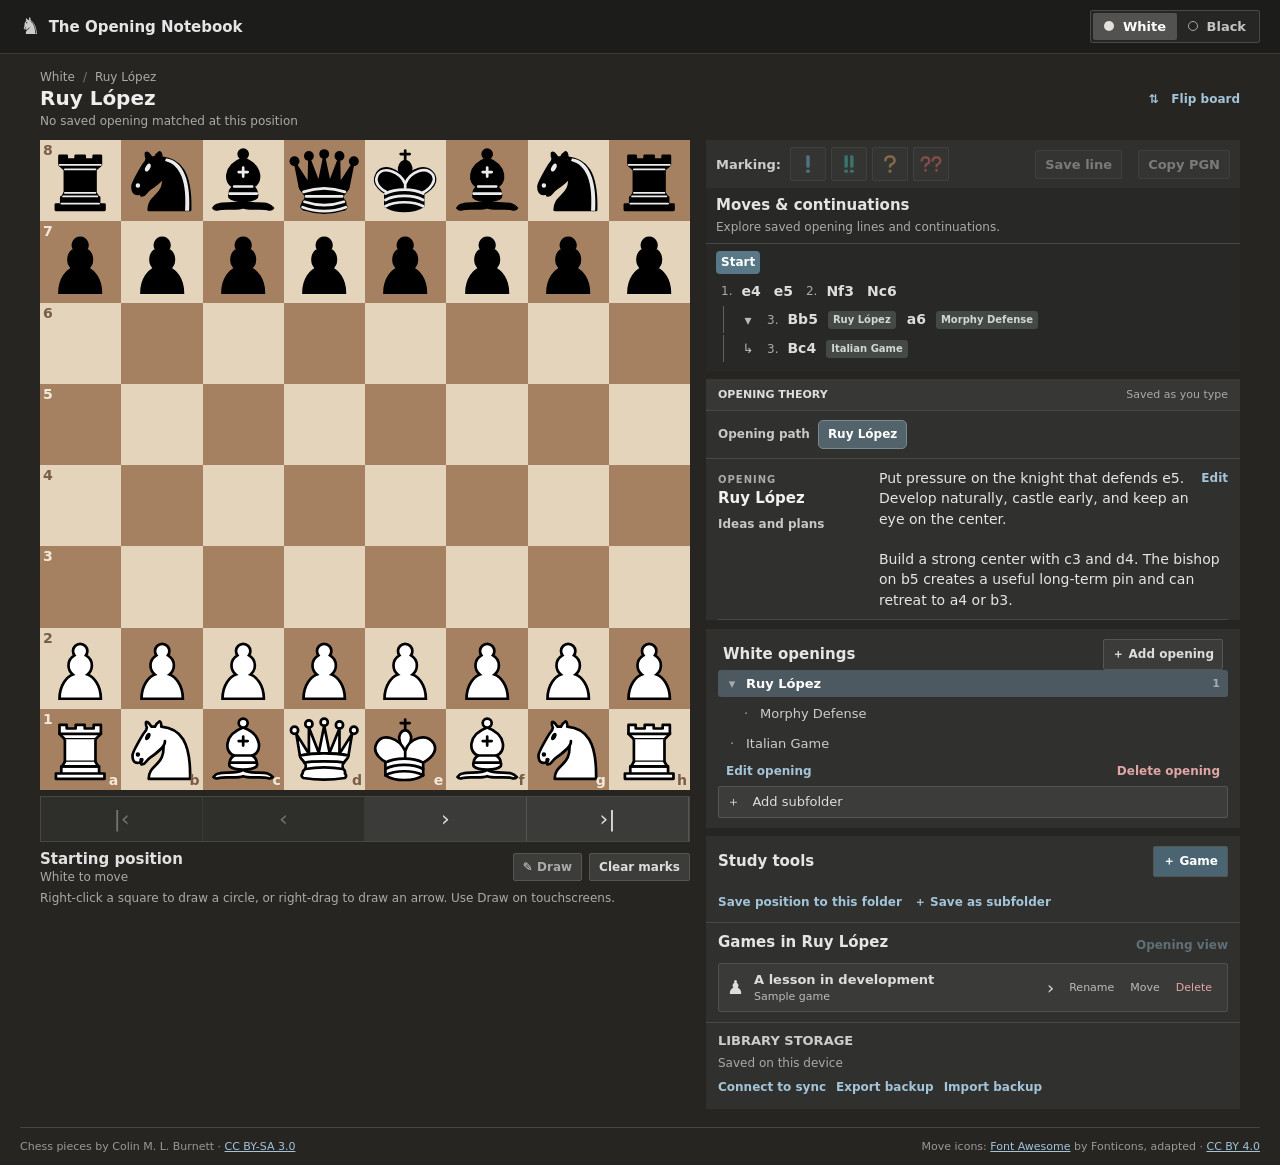
==== commit d3d9bf4b: "Place move navigation below the board" ====
--- a/github-website/index.html
+++ b/github-website/index.html
@@ -1,8 +1,8 @@
-<!doctype html><html lang="en"><head><meta charset="utf-8"><meta name="viewport" content="width=device-width, initial-scale=1"><meta name="theme-color" content="#252b29"><title>The Opening Notebook</title><link rel="stylesheet" href="style.css?v=pieces-5"><link rel="stylesheet" href="study-notes.css?v=notes-15"><link rel="stylesheet" href="move-tree-view.css?v=icons-17"><link rel="stylesheet" href="study-layout.css?v=marks-4"><link rel="stylesheet" href="interface.css?v=board-22"></head>
+<!doctype html><html lang="en"><head><meta charset="utf-8"><meta name="viewport" content="width=device-width, initial-scale=1"><meta name="theme-color" content="#252b29"><title>The Opening Notebook</title><link rel="stylesheet" href="style.css?v=pieces-5"><link rel="stylesheet" href="study-notes.css?v=notes-15"><link rel="stylesheet" href="move-tree-view.css?v=icons-17"><link rel="stylesheet" href="study-layout.css?v=marks-4"><link rel="stylesheet" href="interface.css?v=board-23"></head>
 <body><header class="site-header"><div class="brand"><span class="brand-mark">♞</span><div><strong>The Opening Notebook</strong><small>YOUR CHESS STUDY</small></div></div><div class="header-side"><span>REPERTOIRE</span><div class="side-toggle" aria-label="Choose repertoire"><button id="sideWhite" aria-pressed="true"><span class="side-disc white"></span> White</button><button id="sideBlack" aria-pressed="false"><span class="side-disc black"></span> Black</button></div></div></header>
 <main class="app-layout">
-<section class="study-main"><div class="study-heading"><div><div class="eyebrow">STUDY BOARD</div><div id="breadcrumbs" class="breadcrumbs"></div><h1 id="boardTitle"></h1><p id="openingStatus" class="opening-status"></p><div id="storageWarning" class="storage-warning" role="alert" hidden><span id="storageWarningText"></span> <button id="downloadOriginal" type="button" class="text-button" hidden>Download original library</button> <button id="downloadOriginalMarks" type="button" class="text-button" hidden>Download original markings</button></div></div><button id="flip" class="text-button" title="Flip board without changing repertoire">⇅ &nbsp; Flip board</button></div><div class="study-grid"><div class="board-column"><div id="boardResultTop" class="board-result-side" hidden></div><div class="board-wrap"><div id="board" class="board" aria-label="Chess board"></div></div><div id="boardResultBottom" class="board-result-side" hidden></div><div class="board-bottom"><div><strong id="positionLabel"></strong><span id="positionSub"></span></div><div class="board-actions"><button id="drawMode" class="tool-button" aria-pressed="false">✎ <span>Draw</span></button><button id="clearMarks" class="tool-button">Clear marks</button></div></div><p class="board-hint">Right-click a square to draw a circle, or right-drag to draw an arrow. Use Draw on touchscreens.</p></div>
-<section class="move-explorer" aria-label="Moves and variations"><div class="move-explorer-tools"><div id="moveSymbolControl" class="move-symbol-control" role="group" aria-label="Mark this move"><span>Marking:</span><button type="button" class="mark-symbol symbol-only" data-move-symbol="!" aria-label="Only move" title="Only move" aria-pressed="false" disabled><svg viewBox="0 0 512 512" aria-hidden="true"><!--! Font Awesome Free 6.7.2 by @fontawesome - https://fontawesome.com License - https://fontawesome.com/license/free (Icons: CC BY 4.0, Fonts: SIL OFL 1.1, Code: MIT License) Copyright 2024 Fonticons, Inc. --><path fill="currentColor" transform="translate(176 26) scale(1.25 0.9)" d="M96 64c0-17.7-14.3-32-32-32S32 46.3 32 64l0 256c0 17.7 14.3 32 32 32s32-14.3 32-32L96 64zM64 480a40 40 0 1 0 0-80 40 40 0 1 0 0 80z"/></svg></button><button type="button" class="mark-symbol symbol-brilliant" data-move-symbol="!!" aria-label="Brilliant move" title="Brilliant move" aria-pressed="false" disabled><svg viewBox="0 0 512 512" aria-hidden="true"><!--! Font Awesome Free 6.7.2 by @fontawesome - https://fontawesome.com License - https://fontawesome.com/license/free (Icons: CC BY 4.0, Fonts: SIL OFL 1.1, Code: MIT License) Copyright 2024 Fonticons, Inc. --><path fill="currentColor" transform="translate(110 26) scale(1.25 0.9)" d="M96 64c0-17.7-14.3-32-32-32S32 46.3 32 64l0 256c0 17.7 14.3 32 32 32s32-14.3 32-32L96 64zM64 480a40 40 0 1 0 0-80 40 40 0 1 0 0 80z"/><path fill="currentColor" transform="translate(242 26) scale(1.25 0.9)" d="M96 64c0-17.7-14.3-32-32-32S32 46.3 32 64l0 256c0 17.7 14.3 32 32 32s32-14.3 32-32L96 64zM64 480a40 40 0 1 0 0-80 40 40 0 1 0 0 80z"/></svg></button><button type="button" class="mark-symbol symbol-question" data-move-symbol="?" aria-label="Mistake" title="Mistake" aria-pressed="false" disabled><svg viewBox="0 0 512 512" aria-hidden="true"><!--! Font Awesome Free 6.7.2 by @fontawesome - https://fontawesome.com License - https://fontawesome.com/license/free (Icons: CC BY 4.0, Fonts: SIL OFL 1.1, Code: MIT License) Copyright 2024 Fonticons, Inc. --><path fill="currentColor" transform="translate(104 26) scale(0.95 0.9)" d="M80 160c0-35.3 28.7-64 64-64l32 0c35.3 0 64 28.7 64 64l0 3.6c0 21.8-11.1 42.1-29.4 53.8l-42.2 27.1c-25.2 16.2-40.4 44.1-40.4 74l0 1.4c0 17.7 14.3 32 32 32s32-14.3 32-32l0-1.4c0-8.2 4.2-15.8 11-20.2l42.2-27.1c36.6-23.6 58.8-64.1 58.8-107.7l0-3.6c0-70.7-57.3-128-128-128l-32 0C73.3 32 16 89.3 16 160c0 17.7 14.3 32 32 32s32-14.3 32-32zm80 320a40 40 0 1 0 0-80 40 40 0 1 0 0 80z"/></svg></button><button type="button" class="mark-symbol symbol-blunder" data-move-symbol="??" aria-label="Blunder" title="Blunder" aria-pressed="false" disabled><svg viewBox="0 0 512 512" aria-hidden="true"><!--! Font Awesome Free 6.7.2 by @fontawesome - https://fontawesome.com License - https://fontawesome.com/license/free (Icons: CC BY 4.0, Fonts: SIL OFL 1.1, Code: MIT License) Copyright 2024 Fonticons, Inc. --><path fill="currentColor" transform="translate(0 51.2) scale(0.8 0.8)" d="M80 160c0-35.3 28.7-64 64-64l32 0c35.3 0 64 28.7 64 64l0 3.6c0 21.8-11.1 42.1-29.4 53.8l-42.2 27.1c-25.2 16.2-40.4 44.1-40.4 74l0 1.4c0 17.7 14.3 32 32 32s32-14.3 32-32l0-1.4c0-8.2 4.2-15.8 11-20.2l42.2-27.1c36.6-23.6 58.8-64.1 58.8-107.7l0-3.6c0-70.7-57.3-128-128-128l-32 0C73.3 32 16 89.3 16 160c0 17.7 14.3 32 32 32s32-14.3 32-32zm80 320a40 40 0 1 0 0-80 40 40 0 1 0 0 80z"/><path fill="currentColor" transform="translate(256 51.2) scale(0.8 0.8)" d="M80 160c0-35.3 28.7-64 64-64l32 0c35.3 0 64 28.7 64 64l0 3.6c0 21.8-11.1 42.1-29.4 53.8l-42.2 27.1c-25.2 16.2-40.4 44.1-40.4 74l0 1.4c0 17.7 14.3 32 32 32s32-14.3 32-32l0-1.4c0-8.2 4.2-15.8 11-20.2l42.2-27.1c36.6-23.6 58.8-64.1 58.8-107.7l0-3.6c0-70.7-57.3-128-128-128l-32 0C73.3 32 16 89.3 16 160c0 17.7 14.3 32 32 32s32-14.3 32-32zm80 320a40 40 0 1 0 0-80 40 40 0 1 0 0 80z"/></svg></button></div><button type="button" id="saveOpeningLine" class="save-opening-line" title="Save this opening line without creating a folder">Save line</button><button type="button" id="copyPgn" class="copy-pgn" title="Copy moves through the current position" disabled>Copy PGN</button></div><div id="moveTree" class="move-tree"></div><div class="control-buttons"><button id="first" aria-label="First move">|‹</button><button id="prev" aria-label="Previous move">‹</button><button id="next" aria-label="Next move">›</button><button id="last" aria-label="Last move">›|</button></div><button id="returnGame" class="text-button return-game" hidden>Return to game</button></section><div id="studyNotes" class="study-notes"></div>
+<section class="study-main"><div class="study-heading"><div><div class="eyebrow">STUDY BOARD</div><div id="breadcrumbs" class="breadcrumbs"></div><h1 id="boardTitle"></h1><p id="openingStatus" class="opening-status"></p><div id="storageWarning" class="storage-warning" role="alert" hidden><span id="storageWarningText"></span> <button id="downloadOriginal" type="button" class="text-button" hidden>Download original library</button> <button id="downloadOriginalMarks" type="button" class="text-button" hidden>Download original markings</button></div></div><button id="flip" class="text-button" title="Flip board without changing repertoire">⇅ &nbsp; Flip board</button></div><div class="study-grid"><div class="board-column"><div id="boardResultTop" class="board-result-side" hidden></div><div class="board-wrap"><div id="board" class="board" aria-label="Chess board"></div></div><div id="boardResultBottom" class="board-result-side" hidden></div><div class="control-buttons" role="group" aria-label="Move navigation"><button id="first" aria-label="First move">|‹</button><button id="prev" aria-label="Previous move">‹</button><button id="next" aria-label="Next move">›</button><button id="last" aria-label="Last move">›|</button></div><div class="board-bottom"><div><strong id="positionLabel"></strong><span id="positionSub"></span></div><div class="board-actions"><button id="drawMode" class="tool-button" aria-pressed="false">✎ <span>Draw</span></button><button id="clearMarks" class="tool-button">Clear marks</button></div></div><p class="board-hint">Right-click a square to draw a circle, or right-drag to draw an arrow. Use Draw on touchscreens.</p></div>
+<section class="move-explorer" aria-label="Moves and variations"><div class="move-explorer-tools"><div id="moveSymbolControl" class="move-symbol-control" role="group" aria-label="Mark this move"><span>Marking:</span><button type="button" class="mark-symbol symbol-only" data-move-symbol="!" aria-label="Only move" title="Only move" aria-pressed="false" disabled><svg viewBox="0 0 512 512" aria-hidden="true"><!--! Font Awesome Free 6.7.2 by @fontawesome - https://fontawesome.com License - https://fontawesome.com/license/free (Icons: CC BY 4.0, Fonts: SIL OFL 1.1, Code: MIT License) Copyright 2024 Fonticons, Inc. --><path fill="currentColor" transform="translate(176 26) scale(1.25 0.9)" d="M96 64c0-17.7-14.3-32-32-32S32 46.3 32 64l0 256c0 17.7 14.3 32 32 32s32-14.3 32-32L96 64zM64 480a40 40 0 1 0 0-80 40 40 0 1 0 0 80z"/></svg></button><button type="button" class="mark-symbol symbol-brilliant" data-move-symbol="!!" aria-label="Brilliant move" title="Brilliant move" aria-pressed="false" disabled><svg viewBox="0 0 512 512" aria-hidden="true"><!--! Font Awesome Free 6.7.2 by @fontawesome - https://fontawesome.com License - https://fontawesome.com/license/free (Icons: CC BY 4.0, Fonts: SIL OFL 1.1, Code: MIT License) Copyright 2024 Fonticons, Inc. --><path fill="currentColor" transform="translate(110 26) scale(1.25 0.9)" d="M96 64c0-17.7-14.3-32-32-32S32 46.3 32 64l0 256c0 17.7 14.3 32 32 32s32-14.3 32-32L96 64zM64 480a40 40 0 1 0 0-80 40 40 0 1 0 0 80z"/><path fill="currentColor" transform="translate(242 26) scale(1.25 0.9)" d="M96 64c0-17.7-14.3-32-32-32S32 46.3 32 64l0 256c0 17.7 14.3 32 32 32s32-14.3 32-32L96 64zM64 480a40 40 0 1 0 0-80 40 40 0 1 0 0 80z"/></svg></button><button type="button" class="mark-symbol symbol-question" data-move-symbol="?" aria-label="Mistake" title="Mistake" aria-pressed="false" disabled><svg viewBox="0 0 512 512" aria-hidden="true"><!--! Font Awesome Free 6.7.2 by @fontawesome - https://fontawesome.com License - https://fontawesome.com/license/free (Icons: CC BY 4.0, Fonts: SIL OFL 1.1, Code: MIT License) Copyright 2024 Fonticons, Inc. --><path fill="currentColor" transform="translate(104 26) scale(0.95 0.9)" d="M80 160c0-35.3 28.7-64 64-64l32 0c35.3 0 64 28.7 64 64l0 3.6c0 21.8-11.1 42.1-29.4 53.8l-42.2 27.1c-25.2 16.2-40.4 44.1-40.4 74l0 1.4c0 17.7 14.3 32 32 32s32-14.3 32-32l0-1.4c0-8.2 4.2-15.8 11-20.2l42.2-27.1c36.6-23.6 58.8-64.1 58.8-107.7l0-3.6c0-70.7-57.3-128-128-128l-32 0C73.3 32 16 89.3 16 160c0 17.7 14.3 32 32 32s32-14.3 32-32zm80 320a40 40 0 1 0 0-80 40 40 0 1 0 0 80z"/></svg></button><button type="button" class="mark-symbol symbol-blunder" data-move-symbol="??" aria-label="Blunder" title="Blunder" aria-pressed="false" disabled><svg viewBox="0 0 512 512" aria-hidden="true"><!--! Font Awesome Free 6.7.2 by @fontawesome - https://fontawesome.com License - https://fontawesome.com/license/free (Icons: CC BY 4.0, Fonts: SIL OFL 1.1, Code: MIT License) Copyright 2024 Fonticons, Inc. --><path fill="currentColor" transform="translate(0 51.2) scale(0.8 0.8)" d="M80 160c0-35.3 28.7-64 64-64l32 0c35.3 0 64 28.7 64 64l0 3.6c0 21.8-11.1 42.1-29.4 53.8l-42.2 27.1c-25.2 16.2-40.4 44.1-40.4 74l0 1.4c0 17.7 14.3 32 32 32s32-14.3 32-32l0-1.4c0-8.2 4.2-15.8 11-20.2l42.2-27.1c36.6-23.6 58.8-64.1 58.8-107.7l0-3.6c0-70.7-57.3-128-128-128l-32 0C73.3 32 16 89.3 16 160c0 17.7 14.3 32 32 32s32-14.3 32-32zm80 320a40 40 0 1 0 0-80 40 40 0 1 0 0 80z"/><path fill="currentColor" transform="translate(256 51.2) scale(0.8 0.8)" d="M80 160c0-35.3 28.7-64 64-64l32 0c35.3 0 64 28.7 64 64l0 3.6c0 21.8-11.1 42.1-29.4 53.8l-42.2 27.1c-25.2 16.2-40.4 44.1-40.4 74l0 1.4c0 17.7 14.3 32 32 32s32-14.3 32-32l0-1.4c0-8.2 4.2-15.8 11-20.2l42.2-27.1c36.6-23.6 58.8-64.1 58.8-107.7l0-3.6c0-70.7-57.3-128-128-128l-32 0C73.3 32 16 89.3 16 160c0 17.7 14.3 32 32 32s32-14.3 32-32zm80 320a40 40 0 1 0 0-80 40 40 0 1 0 0 80z"/></svg></button></div><button type="button" id="saveOpeningLine" class="save-opening-line" title="Save this opening line without creating a folder">Save line</button><button type="button" id="copyPgn" class="copy-pgn" title="Copy moves through the current position" disabled>Copy PGN</button></div><div id="moveTree" class="move-tree"></div><button id="returnGame" class="text-button return-game" hidden>Return to game</button></section><div id="studyNotes" class="study-notes"></div>
 <section class="library-area" aria-label="Library and games"><aside class="sidebar"><div class="sidebar-top"><div><div class="eyebrow">YOUR REPERTOIRE</div><h2 id="libraryTitle">White openings</h2></div><button id="addRoot" class="add-opening" title="Create a separate opening">＋ Add opening</button></div><p class="sidebar-description">Choose a line to explore its position.</p><div id="tree" class="tree"></div><div class="folder-actions"><button id="editFolder" class="edit-folder">Edit opening</button><button id="deleteFolder" class="edit-folder danger-link">Delete opening</button></div><button id="addChild" class="add-folder" title="Add a line that continues the selected opening">＋ &nbsp; Add subfolder</button><div class="sidebar-help">Folders follow the moves of their parent. Your White and Black repertoires are separate.</div></aside>
 <aside class="analysis-panel"><div class="panel-top"><div><div class="eyebrow">YOUR LIBRARY</div><strong>Study tools</strong></div><button id="addGame" class="small-button">＋ Game</button></div><div class="line-tools"><button id="saveLine" class="text-button">Save position to this folder</button><button id="addBranch" class="text-button">＋ Save as subfolder</button></div><div class="games-section"><div class="section-header"><div><div class="eyebrow">GAME JOURNAL</div><h3 id="gamesHeading">Games in this folder</h3></div><button id="openingView" class="text-button">Opening view</button></div><div id="games" class="game-list"></div></div><section class="sync-section"><div class="eyebrow">LIBRARY STORAGE</div><p id="syncStatus" class="sync-status">Saved on this device</p><div class="sync-actions"><button id="syncNow" class="text-button">Connect to sync</button><button id="syncSignOut" class="text-button" hidden>Sign out</button><button id="useCloud" class="text-button" hidden>Use cloud copy</button><button id="useLocal" class="text-button" hidden>Upload this device</button><button id="exportData" class="text-button">Export backup</button><button id="importData" class="text-button">Import backup</button><button id="restoreData" class="text-button" hidden>Restore previous copy</button><input id="importFile" type="file" accept="application/json,.json" hidden></div></section></aside></section></div><footer><span>Chess pieces by Colin M. L. Burnett · <a href="https://creativecommons.org/licenses/by-sa/3.0/" target="_blank" rel="noopener">CC BY-SA 3.0</a></span><span>Move icons: <a href="https://fontawesome.com/" target="_blank" rel="noopener">Font Awesome</a> by Fonticons, adapted · <a href="https://creativecommons.org/licenses/by/4.0/" target="_blank" rel="noopener">CC BY 4.0</a></span></footer></section></main>
 <dialog id="modal"><div class="modal-head"><div><div class="eyebrow">YOUR LIBRARY</div><h2 id="modalTitle"></h2></div><button id="closeModal" class="icon-button" aria-label="Close">×</button></div><form id="modalForm"></form></dialog><div id="toast" role="status"></div><script type="module" src="app.js?v=cloud-sync-27"></script></body></html>
--- a/github-website/interface.css
+++ b/github-website/interface.css
@@ -18,7 +18,7 @@
 .panel-top{padding:10px 12px 6px}.line-tools{padding:6px 12px;gap:12px;border-color:#484846}.games-section,.sync-section{padding:10px 12px;border-color:#484846}.section-header{margin-bottom:6px}.sync-section .eyebrow{display:block;color:#ccc;font-size:13px;letter-spacing:0}.sync-status,.empty-tree,.empty-state{color:#aaa}.sync-actions{margin-top:3px;gap:10px}
 .game-entry,.game-item{background:#3a3a38;border-color:#50504e;color:#ddd;border-radius:2px}.game-entry.active,.game-item.active{background:#4b555a;border-color:#71828a}.game-entry .game-item{background:transparent}.game-item small,.game-action{color:#bbb}
 .move-symbol-control{padding:7px 10px;color:#ccc;font-size:13px}.move-symbol-control select{padding:4px 6px}.move-tree{background:#282826;color:#ddd}.move-tree-heading{padding:8px 10px;border-color:#474745}.move-tree-heading h2{font:600 15px/1.3 system-ui,sans-serif;color:#e3e3e3;margin:0}.move-tree-heading p{color:#aaa;margin-top:3px;line-height:1.35}.move-tree-heading .move-tree-overline{display:none}.move-tree-legend,.move-tree-overline,.move-tree-number,.move-tree-start,.move-tree-empty{color:#aaa}.move-tree-content{padding:7px 10px}.move-tree-move{color:#ddd}.move-tree-move:hover{background:#454543}.move-tree-move.is-current{background:#597887;color:#fff}.move-tree-line.is-variation{border-color:#626260}.move-tree-folder{background:#444946;color:#d0d8d2}.move-tree-disclosure,.move-tree-branch-mark{color:#bbb}
-.move-explorer .control-buttons{border-color:#474745}.control-buttons button{background:#3b3b39;border-color:#555553;color:#ddd}.control-buttons button:hover:not(:disabled){background:#50504e}
+.board-column .control-buttons{border:1px solid #474745;margin-top:6px}.board-column .control-buttons button{min-height:44px}.control-buttons button{background:#3b3b39;border-color:#555553;color:#ddd}.control-buttons button:hover:not(:disabled){background:#50504e}
 .study-notes-bar{background:#373735;border-color:#484846;color:#ddd;letter-spacing:0}.study-autosave,.study-empty,.study-level,.study-card-current{color:#aaa}.study-path-area,.study-opening-card,.study-blunders-header,.study-game-card .study-note-section+.study-note-section{border-color:#484846}.study-field-label{color:#c7c7c7}.study-path-toggle{background:#3b3b39;border-color:#555553;color:#ccc}.study-path-toggle.is-on{background:#52636b;border-color:#778a93;color:#fff}.study-card-heading h3,.study-note-text{color:#e5e5e5}.study-note-text.is-empty{color:#aaa}.study-notes textarea.study-editor,dialog input,dialog textarea,dialog select{background:#242423;border-color:#666;color:#eee}.study-game-card .study-card-current{display:none}
 .study-blunder{background:#3b3030;border-color:#765858;border-left-color:#c57c7c}.study-add-warning{background:#443636;border-color:#805d5d;color:#ecc3c3}.study-blunders-header h4,.study-blunder-badge,.study-blunder-move,.danger-link,.game-action.danger{color:#e0a6a6}
 dialog{background:#30302e;border-color:#666;color:#eee}.modal-head h2{font:600 20px system-ui,sans-serif}.button.secondary{background:transparent}.storage-warning{background:#47332e;border-color:#936e5e;color:#ffe1d3}
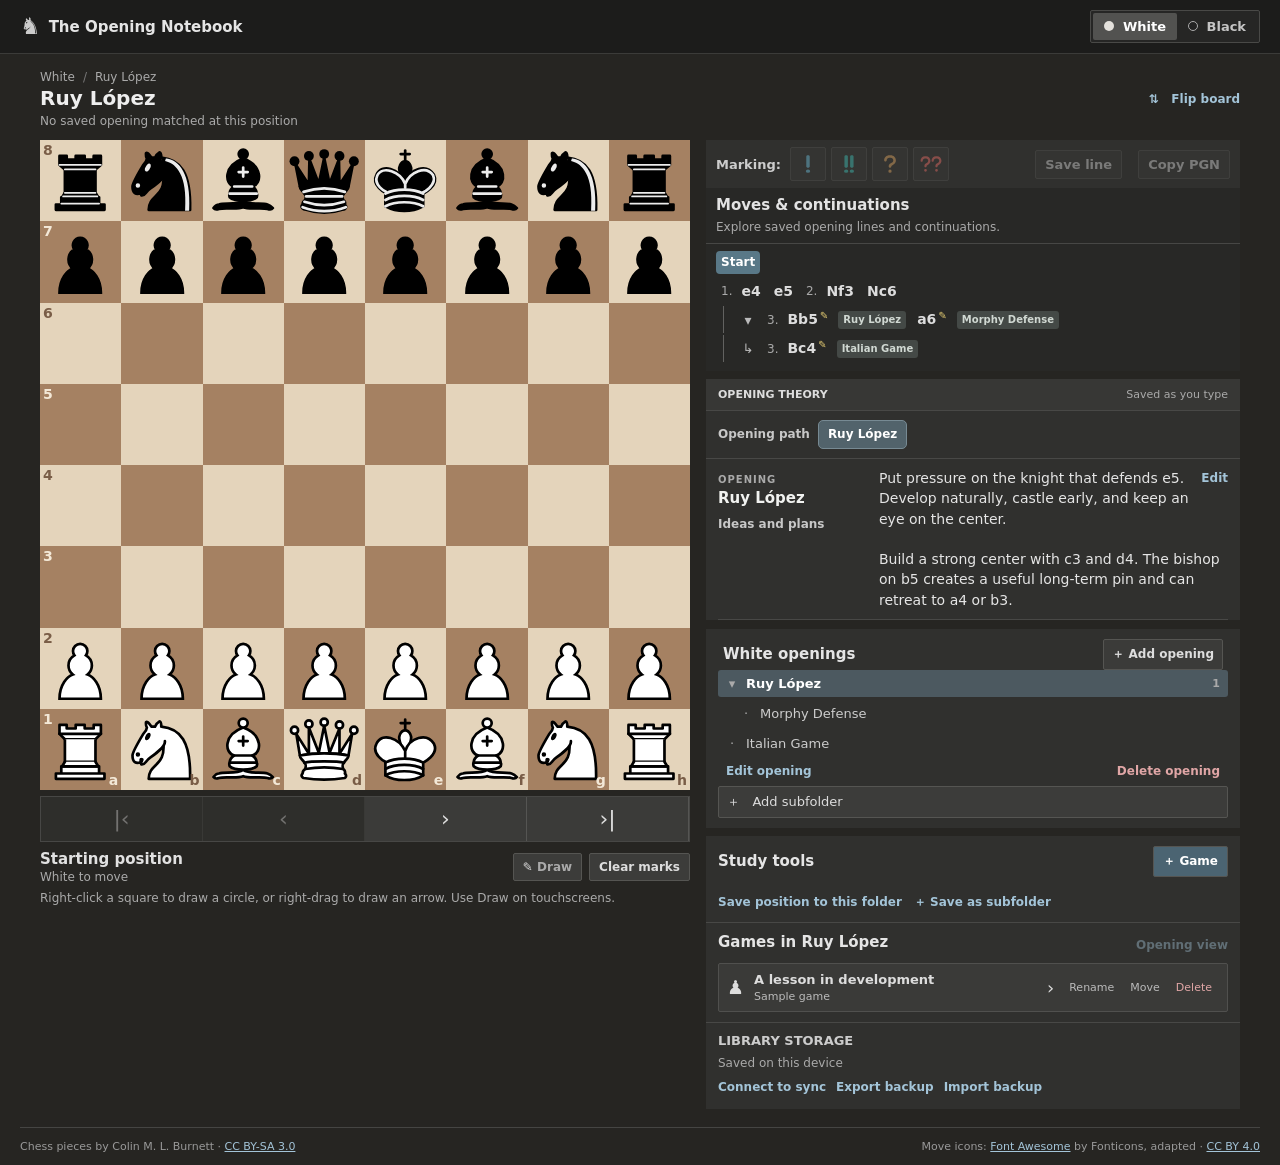
==== commit eab7aaf3: "Show branch and note hints Co-authored-by: Copilot <223556219+Copilot@users.noreply.github.com>" ====
--- a/github-website/index.html
+++ b/github-website/index.html
@@ -1,8 +1,8 @@
-<!doctype html><html lang="en"><head><meta charset="utf-8"><meta name="viewport" content="width=device-width, initial-scale=1"><meta name="theme-color" content="#252b29"><title>The Opening Notebook</title><link rel="stylesheet" href="style.css?v=pieces-5"><link rel="stylesheet" href="study-notes.css?v=notes-15"><link rel="stylesheet" href="move-tree-view.css?v=icons-17"><link rel="stylesheet" href="study-layout.css?v=marks-4"><link rel="stylesheet" href="interface.css?v=board-23"></head>
+<!doctype html><html lang="en"><head><meta charset="utf-8"><meta name="viewport" content="width=device-width, initial-scale=1"><meta name="theme-color" content="#252b29"><title>The Opening Notebook</title><link rel="stylesheet" href="style.css?v=pieces-5"><link rel="stylesheet" href="study-notes.css?v=notes-15"><link rel="stylesheet" href="move-tree-view.css?v=note-markers-22"><link rel="stylesheet" href="study-layout.css?v=marks-4"><link rel="stylesheet" href="interface.css?v=branch-hints-24"></head>
 <body><header class="site-header"><div class="brand"><span class="brand-mark">♞</span><div><strong>The Opening Notebook</strong><small>YOUR CHESS STUDY</small></div></div><div class="header-side"><span>REPERTOIRE</span><div class="side-toggle" aria-label="Choose repertoire"><button id="sideWhite" aria-pressed="true"><span class="side-disc white"></span> White</button><button id="sideBlack" aria-pressed="false"><span class="side-disc black"></span> Black</button></div></div></header>
 <main class="app-layout">
 <section class="study-main"><div class="study-heading"><div><div class="eyebrow">STUDY BOARD</div><div id="breadcrumbs" class="breadcrumbs"></div><h1 id="boardTitle"></h1><p id="openingStatus" class="opening-status"></p><div id="storageWarning" class="storage-warning" role="alert" hidden><span id="storageWarningText"></span> <button id="downloadOriginal" type="button" class="text-button" hidden>Download original library</button> <button id="downloadOriginalMarks" type="button" class="text-button" hidden>Download original markings</button></div></div><button id="flip" class="text-button" title="Flip board without changing repertoire">⇅ &nbsp; Flip board</button></div><div class="study-grid"><div class="board-column"><div id="boardResultTop" class="board-result-side" hidden></div><div class="board-wrap"><div id="board" class="board" aria-label="Chess board"></div></div><div id="boardResultBottom" class="board-result-side" hidden></div><div class="control-buttons" role="group" aria-label="Move navigation"><button id="first" aria-label="First move">|‹</button><button id="prev" aria-label="Previous move">‹</button><button id="next" aria-label="Next move">›</button><button id="last" aria-label="Last move">›|</button></div><div class="board-bottom"><div><strong id="positionLabel"></strong><span id="positionSub"></span></div><div class="board-actions"><button id="drawMode" class="tool-button" aria-pressed="false">✎ <span>Draw</span></button><button id="clearMarks" class="tool-button">Clear marks</button></div></div><p class="board-hint">Right-click a square to draw a circle, or right-drag to draw an arrow. Use Draw on touchscreens.</p></div>
 <section class="move-explorer" aria-label="Moves and variations"><div class="move-explorer-tools"><div id="moveSymbolControl" class="move-symbol-control" role="group" aria-label="Mark this move"><span>Marking:</span><button type="button" class="mark-symbol symbol-only" data-move-symbol="!" aria-label="Only move" title="Only move" aria-pressed="false" disabled><svg viewBox="0 0 512 512" aria-hidden="true"><!--! Font Awesome Free 6.7.2 by @fontawesome - https://fontawesome.com License - https://fontawesome.com/license/free (Icons: CC BY 4.0, Fonts: SIL OFL 1.1, Code: MIT License) Copyright 2024 Fonticons, Inc. --><path fill="currentColor" transform="translate(176 26) scale(1.25 0.9)" d="M96 64c0-17.7-14.3-32-32-32S32 46.3 32 64l0 256c0 17.7 14.3 32 32 32s32-14.3 32-32L96 64zM64 480a40 40 0 1 0 0-80 40 40 0 1 0 0 80z"/></svg></button><button type="button" class="mark-symbol symbol-brilliant" data-move-symbol="!!" aria-label="Brilliant move" title="Brilliant move" aria-pressed="false" disabled><svg viewBox="0 0 512 512" aria-hidden="true"><!--! Font Awesome Free 6.7.2 by @fontawesome - https://fontawesome.com License - https://fontawesome.com/license/free (Icons: CC BY 4.0, Fonts: SIL OFL 1.1, Code: MIT License) Copyright 2024 Fonticons, Inc. --><path fill="currentColor" transform="translate(110 26) scale(1.25 0.9)" d="M96 64c0-17.7-14.3-32-32-32S32 46.3 32 64l0 256c0 17.7 14.3 32 32 32s32-14.3 32-32L96 64zM64 480a40 40 0 1 0 0-80 40 40 0 1 0 0 80z"/><path fill="currentColor" transform="translate(242 26) scale(1.25 0.9)" d="M96 64c0-17.7-14.3-32-32-32S32 46.3 32 64l0 256c0 17.7 14.3 32 32 32s32-14.3 32-32L96 64zM64 480a40 40 0 1 0 0-80 40 40 0 1 0 0 80z"/></svg></button><button type="button" class="mark-symbol symbol-question" data-move-symbol="?" aria-label="Mistake" title="Mistake" aria-pressed="false" disabled><svg viewBox="0 0 512 512" aria-hidden="true"><!--! Font Awesome Free 6.7.2 by @fontawesome - https://fontawesome.com License - https://fontawesome.com/license/free (Icons: CC BY 4.0, Fonts: SIL OFL 1.1, Code: MIT License) Copyright 2024 Fonticons, Inc. --><path fill="currentColor" transform="translate(104 26) scale(0.95 0.9)" d="M80 160c0-35.3 28.7-64 64-64l32 0c35.3 0 64 28.7 64 64l0 3.6c0 21.8-11.1 42.1-29.4 53.8l-42.2 27.1c-25.2 16.2-40.4 44.1-40.4 74l0 1.4c0 17.7 14.3 32 32 32s32-14.3 32-32l0-1.4c0-8.2 4.2-15.8 11-20.2l42.2-27.1c36.6-23.6 58.8-64.1 58.8-107.7l0-3.6c0-70.7-57.3-128-128-128l-32 0C73.3 32 16 89.3 16 160c0 17.7 14.3 32 32 32s32-14.3 32-32zm80 320a40 40 0 1 0 0-80 40 40 0 1 0 0 80z"/></svg></button><button type="button" class="mark-symbol symbol-blunder" data-move-symbol="??" aria-label="Blunder" title="Blunder" aria-pressed="false" disabled><svg viewBox="0 0 512 512" aria-hidden="true"><!--! Font Awesome Free 6.7.2 by @fontawesome - https://fontawesome.com License - https://fontawesome.com/license/free (Icons: CC BY 4.0, Fonts: SIL OFL 1.1, Code: MIT License) Copyright 2024 Fonticons, Inc. --><path fill="currentColor" transform="translate(0 51.2) scale(0.8 0.8)" d="M80 160c0-35.3 28.7-64 64-64l32 0c35.3 0 64 28.7 64 64l0 3.6c0 21.8-11.1 42.1-29.4 53.8l-42.2 27.1c-25.2 16.2-40.4 44.1-40.4 74l0 1.4c0 17.7 14.3 32 32 32s32-14.3 32-32l0-1.4c0-8.2 4.2-15.8 11-20.2l42.2-27.1c36.6-23.6 58.8-64.1 58.8-107.7l0-3.6c0-70.7-57.3-128-128-128l-32 0C73.3 32 16 89.3 16 160c0 17.7 14.3 32 32 32s32-14.3 32-32zm80 320a40 40 0 1 0 0-80 40 40 0 1 0 0 80z"/><path fill="currentColor" transform="translate(256 51.2) scale(0.8 0.8)" d="M80 160c0-35.3 28.7-64 64-64l32 0c35.3 0 64 28.7 64 64l0 3.6c0 21.8-11.1 42.1-29.4 53.8l-42.2 27.1c-25.2 16.2-40.4 44.1-40.4 74l0 1.4c0 17.7 14.3 32 32 32s32-14.3 32-32l0-1.4c0-8.2 4.2-15.8 11-20.2l42.2-27.1c36.6-23.6 58.8-64.1 58.8-107.7l0-3.6c0-70.7-57.3-128-128-128l-32 0C73.3 32 16 89.3 16 160c0 17.7 14.3 32 32 32s32-14.3 32-32zm80 320a40 40 0 1 0 0-80 40 40 0 1 0 0 80z"/></svg></button></div><button type="button" id="saveOpeningLine" class="save-opening-line" title="Save this opening line without creating a folder">Save line</button><button type="button" id="copyPgn" class="copy-pgn" title="Copy moves through the current position" disabled>Copy PGN</button></div><div id="moveTree" class="move-tree"></div><button id="returnGame" class="text-button return-game" hidden>Return to game</button></section><div id="studyNotes" class="study-notes"></div>
 <section class="library-area" aria-label="Library and games"><aside class="sidebar"><div class="sidebar-top"><div><div class="eyebrow">YOUR REPERTOIRE</div><h2 id="libraryTitle">White openings</h2></div><button id="addRoot" class="add-opening" title="Create a separate opening">＋ Add opening</button></div><p class="sidebar-description">Choose a line to explore its position.</p><div id="tree" class="tree"></div><div class="folder-actions"><button id="editFolder" class="edit-folder">Edit opening</button><button id="deleteFolder" class="edit-folder danger-link">Delete opening</button></div><button id="addChild" class="add-folder" title="Add a line that continues the selected opening">＋ &nbsp; Add subfolder</button><div class="sidebar-help">Folders follow the moves of their parent. Your White and Black repertoires are separate.</div></aside>
 <aside class="analysis-panel"><div class="panel-top"><div><div class="eyebrow">YOUR LIBRARY</div><strong>Study tools</strong></div><button id="addGame" class="small-button">＋ Game</button></div><div class="line-tools"><button id="saveLine" class="text-button">Save position to this folder</button><button id="addBranch" class="text-button">＋ Save as subfolder</button></div><div class="games-section"><div class="section-header"><div><div class="eyebrow">GAME JOURNAL</div><h3 id="gamesHeading">Games in this folder</h3></div><button id="openingView" class="text-button">Opening view</button></div><div id="games" class="game-list"></div></div><section class="sync-section"><div class="eyebrow">LIBRARY STORAGE</div><p id="syncStatus" class="sync-status">Saved on this device</p><div class="sync-actions"><button id="syncNow" class="text-button">Connect to sync</button><button id="syncSignOut" class="text-button" hidden>Sign out</button><button id="useCloud" class="text-button" hidden>Use cloud copy</button><button id="useLocal" class="text-button" hidden>Upload this device</button><button id="exportData" class="text-button">Export backup</button><button id="importData" class="text-button">Import backup</button><button id="restoreData" class="text-button" hidden>Restore previous copy</button><input id="importFile" type="file" accept="application/json,.json" hidden></div></section></aside></section></div><footer><span>Chess pieces by Colin M. L. Burnett · <a href="https://creativecommons.org/licenses/by-sa/3.0/" target="_blank" rel="noopener">CC BY-SA 3.0</a></span><span>Move icons: <a href="https://fontawesome.com/" target="_blank" rel="noopener">Font Awesome</a> by Fonticons, adapted · <a href="https://creativecommons.org/licenses/by/4.0/" target="_blank" rel="noopener">CC BY 4.0</a></span></footer></section></main>
-<dialog id="modal"><div class="modal-head"><div><div class="eyebrow">YOUR LIBRARY</div><h2 id="modalTitle"></h2></div><button id="closeModal" class="icon-button" aria-label="Close">×</button></div><form id="modalForm"></form></dialog><div id="toast" role="status"></div><script type="module" src="app.js?v=cloud-sync-27"></script></body></html>
+<dialog id="modal"><div class="modal-head"><div><div class="eyebrow">YOUR LIBRARY</div><h2 id="modalTitle"></h2></div><button id="closeModal" class="icon-button" aria-label="Close">×</button></div><form id="modalForm"></form></dialog><div id="toast" role="status"></div><script type="module" src="app.js?v=position-notes-29"></script></body></html>
--- a/github-website/move-tree-view.css
+++ b/github-website/move-tree-view.css
@@ -21,6 +21,7 @@
 .move-tree-move.is-analysis{opacity:.48}
 
 .move-tree-symbol{font-weight:800;margin-left:3px}.move-tree-symbol.symbol-question{color:#f4b56b}.move-tree-symbol.symbol-only{color:#76cfee}.move-tree-symbol.symbol-brilliant{color:#45d0c6}.move-tree-symbol.symbol-blunder{color:#ff7770}
+.move-tree-note-indicator{color:#e7ce73;font-size:.72em;line-height:1;margin-left:2px;vertical-align:super}
 /* The badge sits above the drawing overlay and never intercepts board input. */
 .board-move-symbol{position:absolute;z-index:6;transform:translate(-70%,-25%);display:grid;place-items:center;width:clamp(24px,3.4vw,34px);height:clamp(24px,3.4vw,34px);padding:0;border-radius:50%;font:700 clamp(14px,1.8vw,18px)/1 system-ui,sans-serif;color:#182022;border:0;box-shadow:0 1px 3px #0008;pointer-events:none}
 .board-move-symbol[data-edge-right="true"]{transform:translate(-100%,-25%)}
--- a/github-website/interface.css
+++ b/github-website/interface.css
@@ -55,3 +55,4 @@
 /* Empty destinations use dots; captures use a ring around the target. */
 .square.legal:not(.legal-capture)::after{width:25%;height:25%;border:0;border-radius:50%;background:#25252555}
 .square.legal.legal-capture::after{width:100%;height:100%;border:clamp(4px,.7vw,8px) solid #25252555;border-radius:50%;background:transparent}
+.branch-hints path{fill:#4dad73;opacity:.82}
